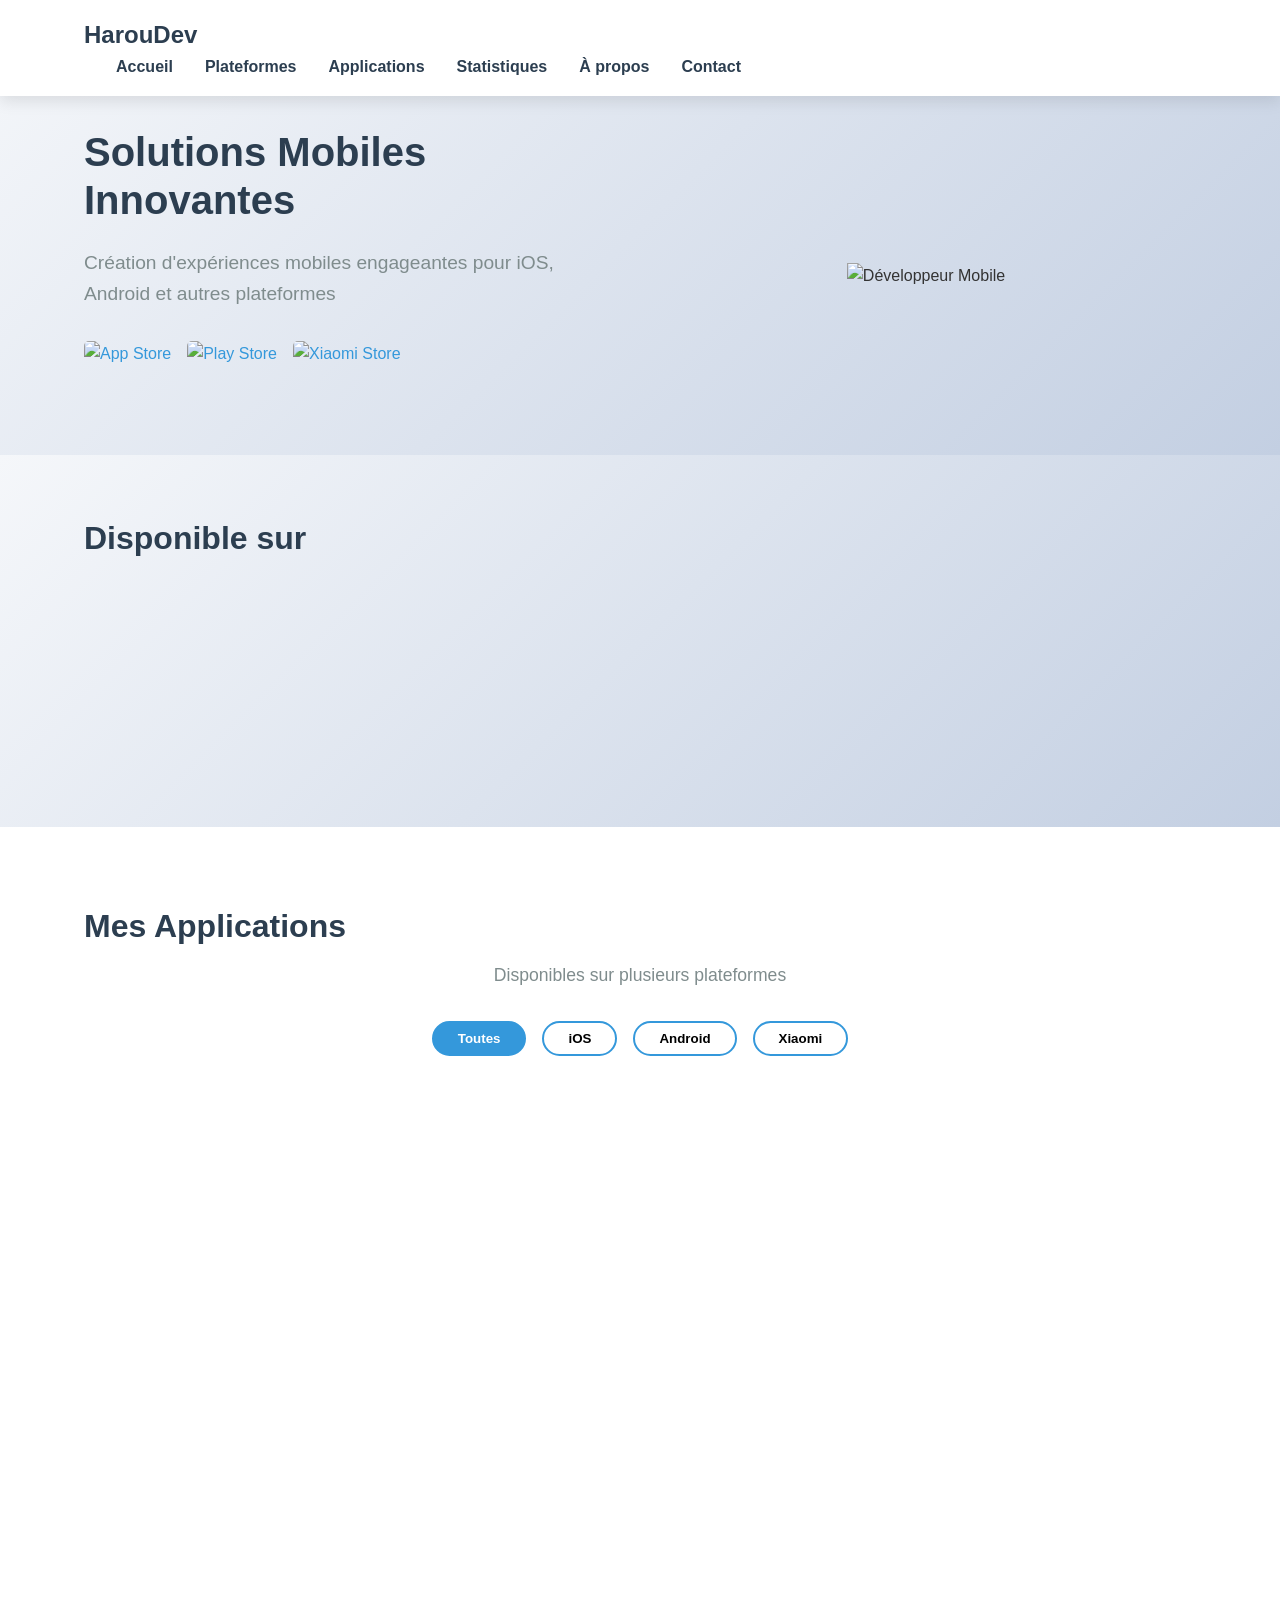
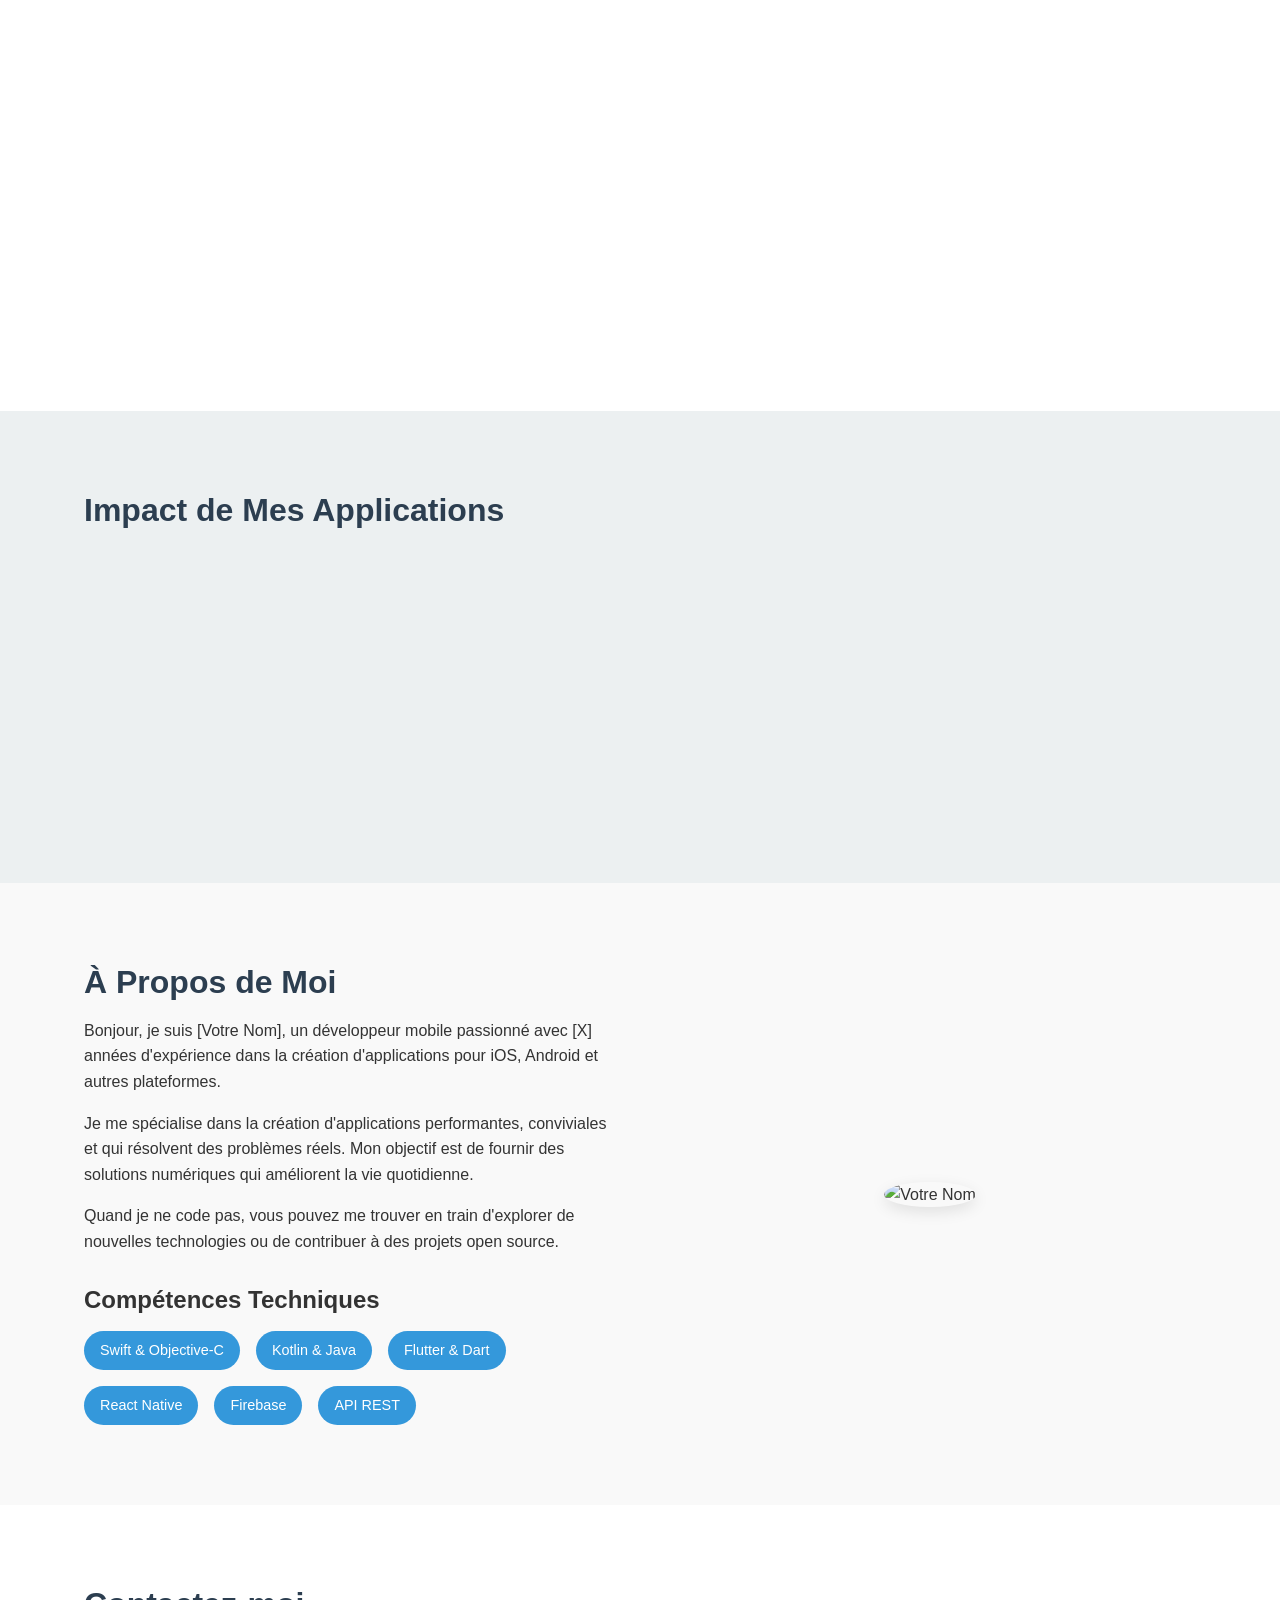
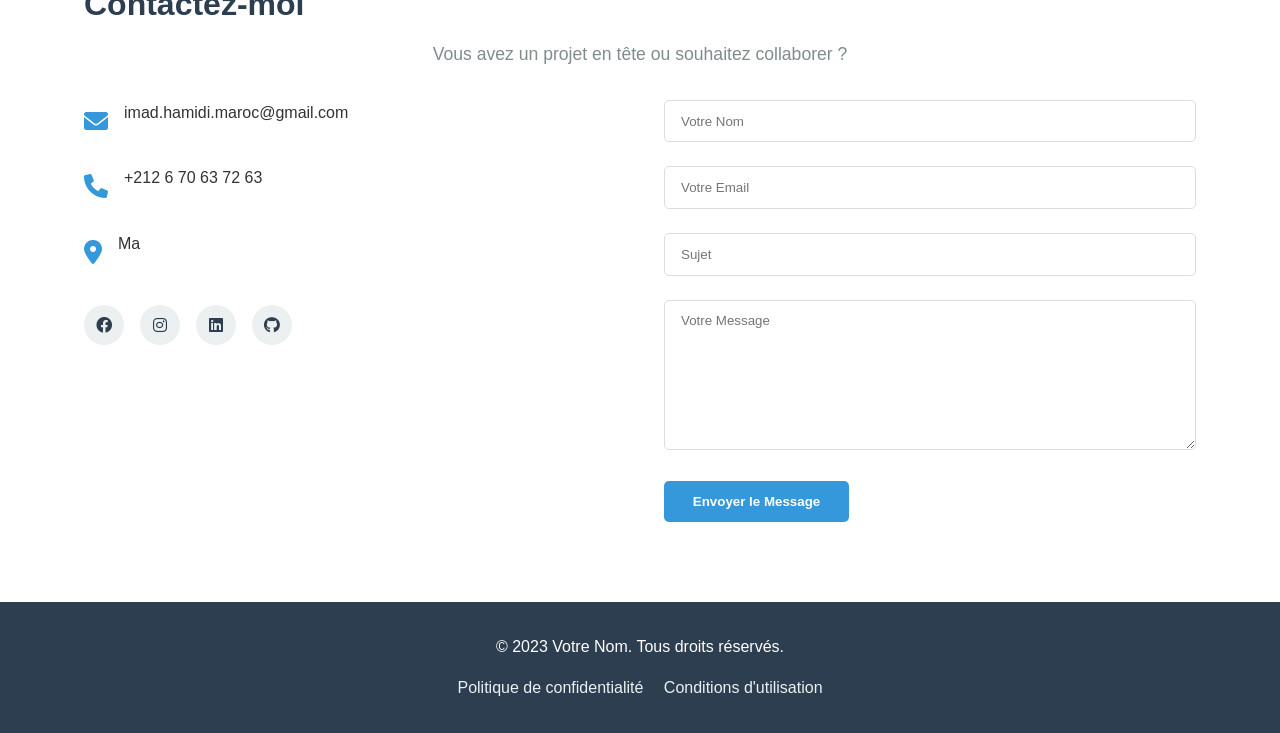
==== index.html @ 61455117 "Update index.html" ====
<!DOCTYPE html>
<html lang="fr">
<head>
    <meta charset="UTF-8">
    <meta name="viewport" content="width=device-width, initial-scale=1.0">
    <title>HAMIDI Imad - Développeur d'Applications</title>
    <link rel="stylesheet" href="style.css">
    <link rel="stylesheet" href="https://cdnjs.cloudflare.com/ajax/libs/font-awesome/6.0.0-beta3/css/all.min.css">
</head>
<body>
    <header>
        <div class="container">
            <div class="logo">HarouDev</div>
            <nav>
                <ul>
                    <li><a href="#home">Accueil</a></li>
                    <li><a href="#platforms">Plateformes</a></li>
                    <li><a href="#apps">Applications</a></li>
                    <li><a href="#stats">Statistiques</a></li>
                    <li><a href="#about">À propos</a></li>
                    <li><a href="#contact">Contact</a></li>
                </ul>
                <div class="hamburger">
                    <span></span>
                    <span></span>
                    <span></span>
                </div>
            </nav>
        </div>
    </header>

    <section id="home" class="hero">
        <div class="container">
            <div class="hero-content">
                <h1>Solutions Mobiles Innovantes</h1>
                <p>Création d'expériences mobiles engageantes pour iOS, Android et autres plateformes</p>
                <div class="stores">
                    <a href="#" class="store-btn">
                        <img src="https://upload.wikimedia.org/wikipedia/commons/3/3c/Download_on_the_App_Store_Badge.svg" alt="App Store">
                    </a>
                    <a href="#" class="store-btn">
                        <img src="https://upload.wikimedia.org/wikipedia/commons/7/78/Google_Play_Store_badge_EN.svg" alt="Play Store">
                    </a>
                    <a href="#" class="store-btn">
                        <img src="https://upload.wikimedia.org/wikipedia/commons/thumb/a/ae/Xiaomi_logo_%282021-%29.svg/512px-Xiaomi_logo_%282021-%29.svg.png" alt="Xiaomi Store" style="height: 45px;">
                    </a>
                </div>
            </div>
            <div class="hero-image">
                <img src="images/banner.png" alt="Développeur Mobile">
            </div>
        </div>
    </section>

    <section id="platforms" class="platforms-section">
        <div class="container">
            <h2>Disponible sur</h2>
            <div class="platforms-grid">
                <div class="platform-card" data-platform="ios">
                    <i class="fab fa-apple"></i>
                    <h3>App Store</h3>
                </div>
                <div class="platform-card" data-platform="android">
                    <i class="fab fa-google-play"></i>
                    <h3>Play Store</h3>
                </div>
                <div class="platform-card" data-platform="xiaomi">
                    <i class="fas fa-mobile-alt"></i>
                    <h3>Xiaomi Store</h3>
                </div>
                <div class="platform-card" data-platform="huawei">
                    <i class="fas fa-mobile"></i>
                    <h3>AppGallery</h3>
                </div>
            </div>
        </div>
    </section>

    <section id="apps" class="apps-section">
        <div class="container">
            <h2>Mes Applications</h2>
            <p class="section-subtitle">Disponibles sur plusieurs plateformes</p>
            
            <div class="platform-filter">
                <button class="filter-btn active" data-filter="all">Toutes</button>
                <button class="filter-btn" data-filter="ios">iOS</button>
                <button class="filter-btn" data-filter="android">Android</button>
                <button class="filter-btn" data-filter="xiaomi">Xiaomi</button>
            </div>
            
            <div class="apps-grid">
                <!-- App 1 -->
                <div class="app-card">
                    <div class="app-image">
                        <img src="images/app1.png" alt="App 1">
                    </div>
                    <div class="app-content">
                        <h3>Application 1</h3>
                        <p class="app-description">Description de l'application 1 avec ses fonctionnalités principales et son utilité.</p>
                        <div class="app-links">
                            <a href="#" class="app-link ios"><i class="fab fa-apple"></i> App Store</a>
                            <a href="#" class="app-link android"><i class="fab fa-google-play"></i> Play Store</a>
                            <a href="#" class="app-link xiaomi"><i class="fas fa-mobile-alt"></i> Xiaomi</a>
                        </div>
                    </div>
                </div>
                
                <!-- App 2 -->
                <div class="app-card">
                    <div class="app-image">
                        <img src="images/app2.png" alt="App 2">
                    </div>
                    <div class="app-content">
                        <h3>Application 2</h3>
                        <p class="app-description">Description de l'application 2 avec ses fonctionnalités principales et son utilité.</p>
                        <div class="app-links">
                            <a href="#" class="app-link ios"><i class="fab fa-apple"></i> App Store</a>
                            <a href="#" class="app-link android"><i class="fab fa-google-play"></i> Play Store</a>
                        </div>
                    </div>
                </div>

                <!-- App 3 -->
                <div class="app-card">
                    <div class="app-image">
                        <img src="images/app3.png" alt="App 3">
                    </div>
                    <div class="app-content">
                        <h3>Application 3</h3>
                        <p class="app-description">Description de l'application 3 avec ses fonctionnalités principales et son utilité.</p>
                        <div class="app-links">
                            <a href="#" class="app-link android"><i class="fab fa-google-play"></i> Play Store</a>
                            <a href="#" class="app-link xiaomi"><i class="fas fa-mobile-alt"></i> Xiaomi</a>
                        </div>
                    </div>
                </div>

                <!-- App 4 -->
                <div class="app-card">
                    <div class="app-image">
                        <img src="images/app4.png" alt="App 4">
                    </div>
                    <div class="app-content">
                        <h3>Application 4</h3>
                        <p class="app-description">Description de l'application 4 avec ses fonctionnalités principales et son utilité.</p>
                        <div class="app-links">
                            <a href="#" class="app-link ios"><i class="fab fa-apple"></i> App Store</a>
                            <a href="#" class="app-link xiaomi"><i class="fas fa-mobile-alt"></i> Xiaomi</a>
                        </div>
                    </div>
                </div>
            </div>
        </div>
    </section>

    <section id="stats" class="stats-section">
        <div class="container">
            <h2>Impact de Mes Applications</h2>
            <div class="stats-grid">
                <div class="stat-card">
                    <i class="fas fa-download"></i>
                    <h3 data-count="10000">0</h3>
                    <p>Téléchargements</p>
                </div>
                <div class="stat-card">
                    <i class="fas fa-star"></i>
                    <h3 data-count="4.8">0</h3>
                    <p>Note moyenne</p>
                </div>
                <div class="stat-card">
                    <i class="fas fa-globe"></i>
                    <h3 data-count="50">0</h3>
                    <p>Pays</p>
                </div>
                <div class="stat-card">
                    <i class="fas fa-user"></i>
                    <h3 data-count="5000">0</h3>
                    <p>Utilisateurs actifs</p>
                </div>
            </div>
        </div>
    </section>

    <section id="about" class="about-section">
        <div class="container">
            <div class="about-content">
                <h2>À Propos de Moi</h2>
                <p>Bonjour, je suis [Votre Nom], un développeur mobile passionné avec [X] années d'expérience dans la création d'applications pour iOS, Android et autres plateformes.</p>
                <p>Je me spécialise dans la création d'applications performantes, conviviales et qui résolvent des problèmes réels. Mon objectif est de fournir des solutions numériques qui améliorent la vie quotidienne.</p>
                <p>Quand je ne code pas, vous pouvez me trouver en train d'explorer de nouvelles technologies ou de contribuer à des projets open source.</p>
                <div class="skills">
                    <h3>Compétences Techniques</h3>
                    <ul>
                        <li>Swift & Objective-C</li>
                        <li>Kotlin & Java</li>
                        <li>Flutter & Dart</li>
                        <li>React Native</li>
                        <li>Firebase</li>
                        <li>API REST</li>
                    </ul>
                </div>
            </div>
            <div class="about-image">
                <img src="images/profile.jpg" alt="Votre Nom">
            </div>
        </div>
    </section>

    <section id="contact" class="contact-section">
        <div class="container">
            <h2>Contactez-moi</h2>
            <p class="section-subtitle">Vous avez un projet en tête ou souhaitez collaborer ?</p>
            
            <div class="contact-content">
                <div class="contact-info">
                    <div class="info-item">
                        <i class="fas fa-envelope"></i>
                        <p>imad.hamidi.maroc@gmail.com</p>
                    </div>
                    <div class="info-item">
                        <i class="fas fa-phone"></i>
                        <p>+212 6 70 63 72 63</p>
                    </div>
                    <div class="info-item">
                        <i class="fas fa-map-marker-alt"></i>
                        <p>Ma</p>
                    </div>
                    <div class="social-links">
                        <a href="#"><i class="fab fa-facebook"></i></a>
                        <a href="#"><i class="fab fa-instagram"></i></a>
                        <a href="#"><i class="fab fa-linkedin"></i></a>
                        <a href="#"><i class="fab fa-github"></i></a>
                    </div>
                </div>
                <form class="contact-form">
                    <div class="form-group">
                        <input type="text" placeholder="Votre Nom" name="name" required>
                    </div>
                    <div class="form-group">
                        <input type="email" placeholder="Votre Email" name="email" required>
                    </div>
                    <div class="form-group">
                        <input type="text" placeholder="Sujet" name="subject" required>
                    </div>
                    <div class="form-group">
                        <textarea placeholder="Votre Message" rows="5" name="content" required></textarea>
                    </div>
                    <button type="submit" class="btn">Envoyer le Message</button>
                </form>
            </div>
        </div>
    </section>

    <footer>
        <div class="container">
            <p>&copy; 2023 Votre Nom. Tous droits réservés.</p>
            <div class="footer-links">
                <a href="#">Politique de confidentialité</a>
                <a href="#">Conditions d'utilisation</a>
            </div>
        </div>
    </footer>

    <script src="script.js"></script>
    <script type="text/javascript" src="https://cdn.emailjs.com/dist/email.min.js"></script>
    <script type="text/javascript">
        (function(){
            emailjs.init("YOUR_PUBLIC_KEY"); // Remplacez par votre clé publique EmailJS
        })();
    </script>
</body>
</html>
---- style.css ----
/* Global Styles */
:root {
    --primary-color: #3498db;
    --secondary-color: #2c3e50;
    --accent-color: #e74c3c;
    --light-color: #ecf0f1;
    --dark-color: #2c3e50;
    --text-color: #333;
    --text-light: #7f8c8d;
    --white: #fff;
    --shadow: 0 5px 15px rgba(0, 0, 0, 0.1);
    --transition: all 0.3s ease;
}

* {
    margin: 0;
    padding: 0;
    box-sizing: border-box;
}

body {
    font-family: 'Segoe UI', Tahoma, Geneva, Verdana, sans-serif;
    line-height: 1.6;
    color: var(--text-color);
    background-color: var(--white);
    overflow-x: hidden;
}

.container {
    width: 90%;
    max-width: 1200px;
    margin: 0 auto;
    padding: 0 20px;
}

h1, h2, h3, h4 {
    margin-bottom: 1rem;
    line-height: 1.2;
}

h1 {
    font-size: 2.5rem;
}

h2 {
    font-size: 2rem;
    color: var(--dark-color);
}

h3 {
    font-size: 1.5rem;
}

p {
    margin-bottom: 1rem;
}

a {
    text-decoration: none;
    color: var(--primary-color);
    transition: var(--transition);
}

a:hover {
    color: var(--accent-color);
}

img {
    max-width: 100%;
    height: auto;
}

.btn {
    display: inline-block;
    background: var(--primary-color);
    color: var(--white);
    padding: 0.8rem 1.8rem;
    border: none;
    border-radius: 5px;
    cursor: pointer;
    transition: var(--transition);
    font-weight: 600;
    text-align: center;
}

.btn:hover {
    background: var(--accent-color);
    transform: translateY(-3px);
    box-shadow: var(--shadow);
}

.section-subtitle {
    color: var(--text-light);
    margin-bottom: 2rem;
    font-size: 1.1rem;
    text-align: center;
}

/* Header Styles */
header {
    background-color: var(--white);
    box-shadow: var(--shadow);
    position: fixed;
    width: 100%;
    top: 0;
    z-index: 1000;
    padding: 1rem 0;
    transition: var(--transition);
}

header.scrolled {
    padding: 0.5rem 0;
    box-shadow: 0 5px 20px rgba(0, 0, 0, 0.15);
}

.logo {
    font-size: 1.5rem;
    font-weight: 700;
    color: var(--dark-color);
}

nav ul {
    display: flex;
    list-style: none;
}

nav ul li {
    margin-left: 2rem;
}

nav ul li a {
    color: var(--dark-color);
    font-weight: 600;
    position: relative;
}

nav ul li a::after {
    content: '';
    position: absolute;
    width: 0;
    height: 2px;
    background: var(--primary-color);
    bottom: -5px;
    left: 0;
    transition: var(--transition);
}

nav ul li a:hover::after {
    width: 100%;
}

.hamburger {
    display: none;
    cursor: pointer;
}

.hamburger span {
    display: block;
    width: 25px;
    height: 3px;
    background: var(--dark-color);
    margin: 5px 0;
    transition: var(--transition);
}

/* Hero Section */
.hero {
    padding: 8rem 0 4rem;
    background: linear-gradient(135deg, #f5f7fa 0%, #c3cfe2 100%);
}

.hero .container {
    display: flex;
    align-items: center;
    justify-content: space-between;
    flex-wrap: wrap;
}

.hero-content {
    flex: 1;
    min-width: 300px;
    padding-right: 2rem;
}

.hero-content h1 {
    color: var(--dark-color);
    margin-bottom: 1.5rem;
}

.hero-content p {
    font-size: 1.2rem;
    color: var(--text-light);
    margin-bottom: 2rem;
}

.stores {
    display: flex;
    gap: 1rem;
    margin-top: 2rem;
    flex-wrap: wrap;
}

.store-btn {
    display: inline-block;
    height: 50px;
    transition: var(--transition);
}

.store-btn:hover {
    transform: translateY(-3px);
}

.store-btn img {
    height: 100%;
    width: auto;
    border-radius: 5px;
}

.hero-image {
    flex: 1;
    min-width: 300px;
    text-align: center;
    margin-top: 2rem;
}

/* Platforms Section */
.platforms-section {
    padding: 4rem 0;
    background: linear-gradient(135deg, #f5f7fa 0%, #c3cfe2 100%);
}

.platforms-grid {
    display: grid;
    grid-template-columns: repeat(auto-fit, minmax(200px, 1fr));
    gap: 2rem;
    margin-top: 2rem;
}

.platform-card {
    background: white;
    border-radius: 10px;
    padding: 2rem 1rem;
    text-align: center;
    box-shadow: var(--shadow);
    transition: var(--transition);
    cursor: pointer;
    opacity: 0;
    transform: translateY(20px);
    transition: opacity 0.5s ease, transform 0.5s ease, box-shadow 0.3s ease;
}

.platform-card.visible {
    opacity: 1;
    transform: translateY(0);
}

.platform-card:hover {
    transform: translateY(-5px);
    box-shadow: 0 10px 25px rgba(0,0,0,0.1);
}

.platform-card i {
    font-size: 3rem;
    margin-bottom: 1rem;
    color: var(--primary-color);
}

/* Apps Section */
.apps-section {
    padding: 5rem 0;
    background-color: var(--white);
}

.apps-grid {
    display: grid;
    grid-template-columns: repeat(auto-fill, minmax(300px, 1fr));
    gap: 2rem;
    margin-top: 2rem;
}

.app-card {
    background: var(--white);
    border-radius: 10px;
    overflow: hidden;
    box-shadow: var(--shadow);
    transition: var(--transition);
    opacity: 0;
    transform: translateY(20px);
    transition: opacity 0.5s ease, transform 0.5s ease, box-shadow 0.3s ease;
}

.app-card.visible {
    opacity: 1;
    transform: translateY(0);
}

.app-card:hover {
    transform: translateY(-10px);
    box-shadow: 0 15px 30px rgba(0, 0, 0, 0.15);
}

.app-image {
    height: 200px;
    overflow: hidden;
}

.app-image img {
    width: 100%;
    height: 100%;
    object-fit: cover;
    transition: var(--transition);
}

.app-card:hover .app-image img {
    transform: scale(1.05);
}

.app-content {
    padding: 1.5rem;
}

.app-content h3 {
    color: var(--dark-color);
    margin-bottom: 0.5rem;
}

.app-description {
    color: var(--text-light);
    margin-bottom: 1rem;
    font-size: 0.9rem;
}

.app-links {
    display: flex;
    gap: 0.5rem;
    flex-wrap: wrap;
}

.app-link {
    padding: 0.5rem 1rem;
    border-radius: 5px;
    font-size: 0.8rem;
    font-weight: 600;
    display: flex;
    align-items: center;
    gap: 0.3rem;
    transition: var(--transition);
}

.app-link:hover {
    transform: translateY(-2px);
    box-shadow: 0 5px 10px rgba(0,0,0,0.1);
}

.app-link.ios {
    background-color: #000;
    color: white;
}

.app-link.android {
    background-color: #4285F4;
    color: white;
}

.app-link.xiaomi {
    background-color: #FF6700;
    color: white;
}

.app-link.huawei {
    background-color: #FF0000;
    color: white;
}

/* Platform Filter */
.platform-filter {
    display: flex;
    gap: 1rem;
    margin: 2rem 0;
    flex-wrap: wrap;
    justify-content: center;
}

.filter-btn {
    padding: 0.5rem 1.5rem;
    border: 2px solid var(--primary-color);
    background: transparent;
    border-radius: 30px;
    cursor: pointer;
    transition: var(--transition);
    font-weight: 600;
}

.filter-btn.active, .filter-btn:hover {
    background: var(--primary-color);
    color: white;
}

/* Stats Section */
.stats-section {
    padding: 5rem 0;
    background-color: var(--light-color);
}

.stats-grid {
    display: grid;
    grid-template-columns: repeat(auto-fit, minmax(200px, 1fr));
    gap: 2rem;
    margin-top: 3rem;
}

.stat-card {
    background: white;
    border-radius: 10px;
    padding: 2rem;
    text-align: center;
    box-shadow: var(--shadow);
    opacity: 0;
    transform: translateY(20px);
    transition: opacity 0.5s ease, transform 0.5s ease;
}

.stat-card.visible {
    opacity: 1;
    transform: translateY(0);
}

.stat-card i {
    font-size: 2.5rem;
    color: var(--primary-color);
    margin-bottom: 1rem;
}

.stat-card h3 {
    font-size: 2.5rem;
    color: var(--dark-color);
}

/* About Section */
.about-section {
    padding: 5rem 0;
    background-color: #f9f9f9;
}

.about-section .container {
    display: flex;
    align-items: center;
    flex-wrap: wrap;
    gap: 3rem;
}

.about-content {
    flex: 1;
    min-width: 300px;
}

.about-image {
    flex: 1;
    min-width: 300px;
    text-align: center;
}

.about-image img {
    border-radius: 100%;
    box-shadow: var(--shadow);
    max-width: 100%;
    max-height: 400px;
    object-fit: cover;
}

.skills {
    margin-top: 2rem;
}

.skills ul {
    display: flex;
    flex-wrap: wrap;
    gap: 1rem;
    list-style: none;
    margin-top: 1rem;
}

.skills ul li {
    background: var(--primary-color);
    color: var(--white);
    padding: 0.5rem 1rem;
    border-radius: 20px;
    font-size: 0.9rem;
}

/* Contact Section */
.contact-section {
    padding: 5rem 0;
    background-color: var(--white);
}

.contact-content {
    display: flex;
    flex-wrap: wrap;
    gap: 3rem;
    margin-top: 2rem;
}

.contact-info {
    flex: 1;
    min-width: 300px;
}

.info-item {
    display: flex;
    align-items: center;
    margin-bottom: 1.5rem;
    gap: 1rem;
}

.info-item i {
    font-size: 1.5rem;
    color: var(--primary-color);
}

.social-links {
    display: flex;
    gap: 1rem;
    margin-top: 2rem;
}

.social-links a {
    display: flex;
    align-items: center;
    justify-content: center;
    width: 40px;
    height: 40px;
    background: var(--light-color);
    border-radius: 50%;
    color: var(--dark-color);
    transition: var(--transition);
}

.social-links a:hover {
    background: var(--primary-color);
    color: var(--white);
}

.contact-form {
    flex: 1;
    min-width: 300px;
}

.form-group {
    margin-bottom: 1.5rem;
}

.form-group input,
.form-group textarea {
    width: 100%;
    padding: 0.8rem 1rem;
    border: 1px solid #ddd;
    border-radius: 5px;
    font-family: inherit;
    transition: var(--transition);
}

.form-group input:focus,
.form-group textarea:focus {
    outline: none;
    border-color: var(--primary-color);
    box-shadow: 0 0 0 3px rgba(52, 152, 219, 0.2);
}

.form-group textarea {
    resize: vertical;
    min-height: 150px;
}

/* Footer */
footer {
    background-color: var(--dark-color);
    color: var(--white);
    padding: 2rem 0;
    text-align: center;
}

footer p {
    margin-bottom: 0;
}

.footer-links {
    margin-top: 1rem;
}

.footer-links a {
    color: var(--light-color);
    margin: 0 0.5rem;
}

.footer-links a:hover {
    color: var(--primary-color);
}

/* Responsive Styles */
@media (max-width: 768px) {
    nav ul {
        position: fixed;
        top: 70px;
        left: -100%;
        width: 100%;
        height: calc(100vh - 70px);
        background: var(--white);
        flex-direction: column;
        align-items: center;
        justify-content: center;
        transition: var(--transition);
        z-index: 999;
    }

    nav ul.active {
        left: 0;
    }

    nav ul li {
        margin: 1rem 0;
    }

    .hamburger {
        display: block;
    }

    .hamburger.active span:nth-child(1) {
        transform: rotate(45deg) translate(5px, 5px);
    }

    .hamburger.active span:nth-child(2) {
        opacity: 0;
    }

    .hamburger.active span:nth-child(3) {
        transform: rotate(-45deg) translate(7px, -6px);
    }

    .hero .container {
        flex-direction: column;
        text-align: center;
    }

    .hero-content {
        padding-right: 0;
        margin-bottom: 2rem;
    }

    .stores {
        justify-content: center;
    }

    .about-section .container {
        flex-direction: column;
    }

    .about-content {
        order: 2;
    }

    .about-image {
        order: 1;
    }

    .contact-content {
        flex-direction: column;
    }

    .platforms-grid {
        grid-template-columns: repeat(2, 1fr);
    }
}

@media (max-width: 480px) {
    .platforms-grid {
        grid-template-columns: 1fr;
    }
    
    .stats-grid {
        grid-template-columns: 1fr;
    }
}
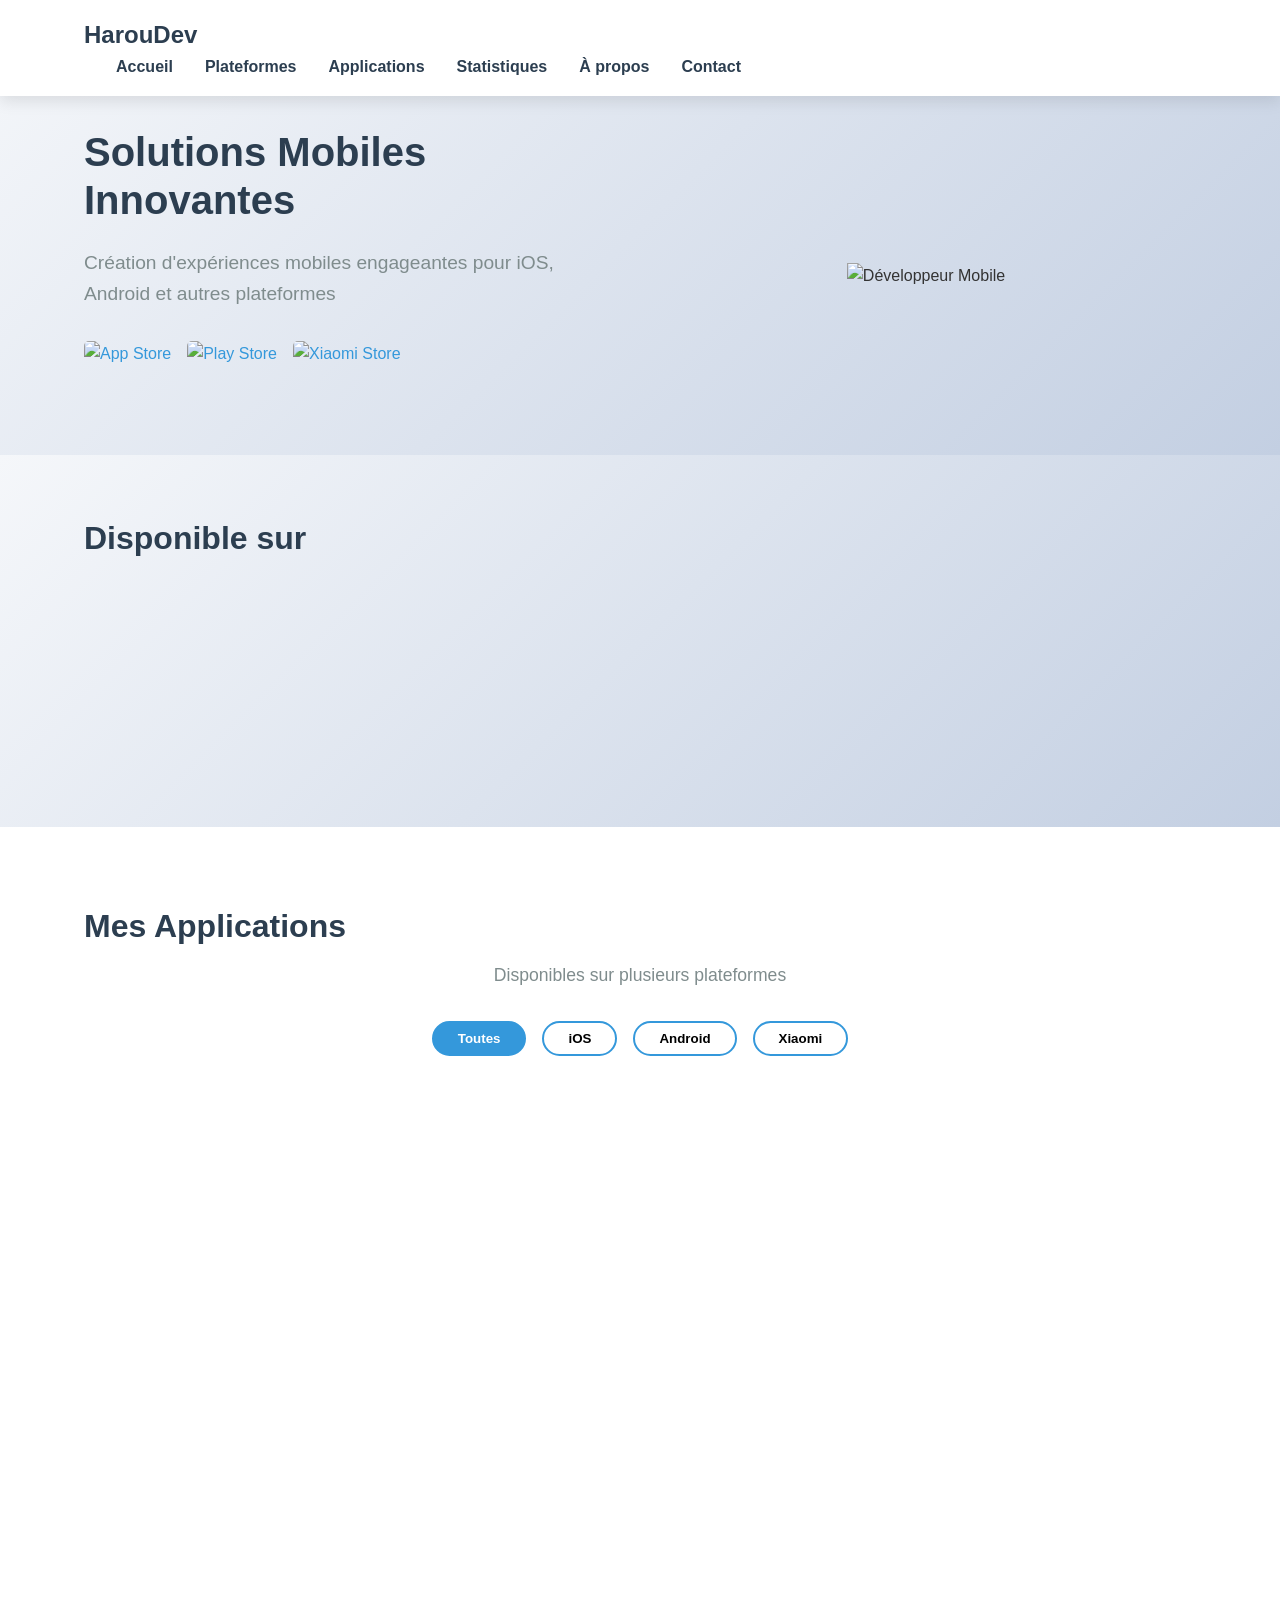
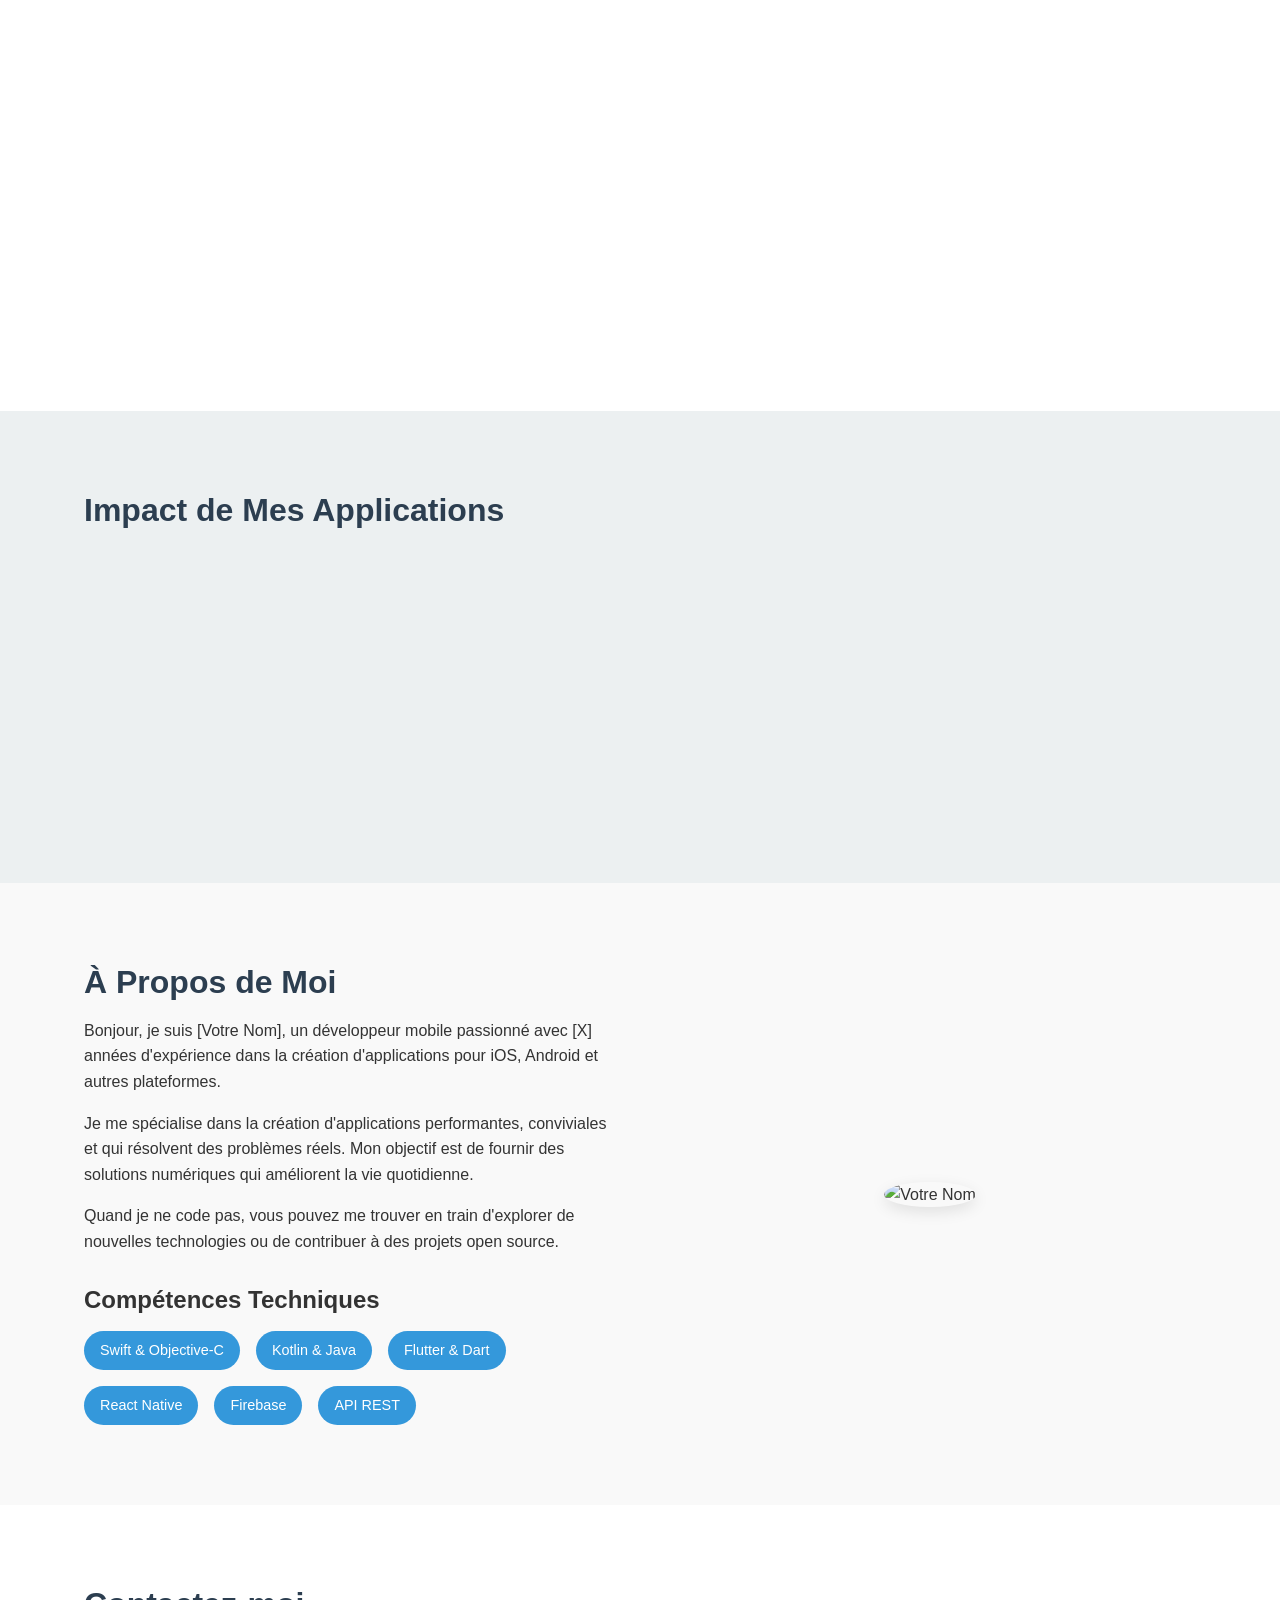
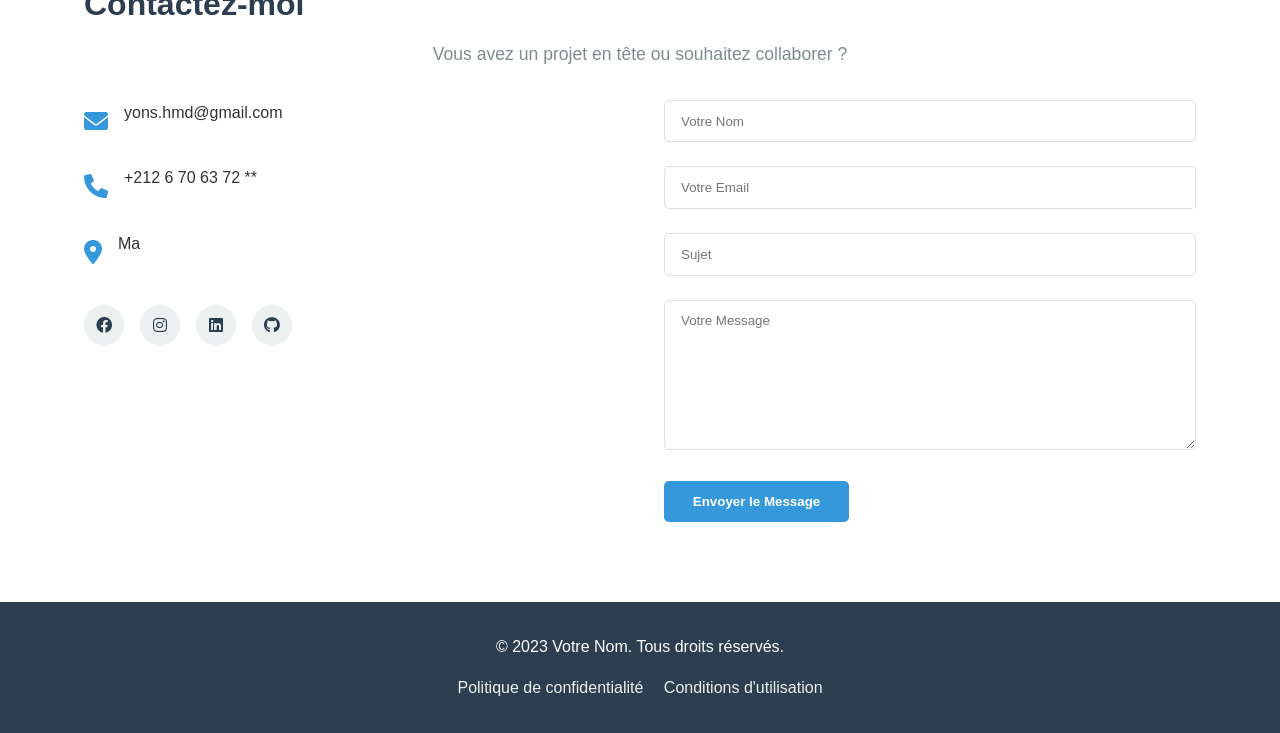
==== commit bb9877d0: "Update index.html" ====
--- a/index.html
+++ b/index.html
@@ -3,7 +3,7 @@
 <head>
     <meta charset="UTF-8">
     <meta name="viewport" content="width=device-width, initial-scale=1.0">
-    <title>HAMIDI Imad - Développeur d'Applications</title>
+    <title>HarouDev - Développeur d'Applications</title>
     <link rel="stylesheet" href="style.css">
     <link rel="stylesheet" href="https://cdnjs.cloudflare.com/ajax/libs/font-awesome/6.0.0-beta3/css/all.min.css">
 </head>
@@ -215,11 +215,11 @@
                 <div class="contact-info">
                     <div class="info-item">
                         <i class="fas fa-envelope"></i>
-                        <p>imad.hamidi.maroc@gmail.com</p>
+                        <p>yons.hmd@gmail.com</p>
                     </div>
                     <div class="info-item">
                         <i class="fas fa-phone"></i>
-                        <p>+212 6 70 63 72 63</p>
+                        <p>+212 6 70 63 72 **</p>
                     </div>
                     <div class="info-item">
                         <i class="fas fa-map-marker-alt"></i>
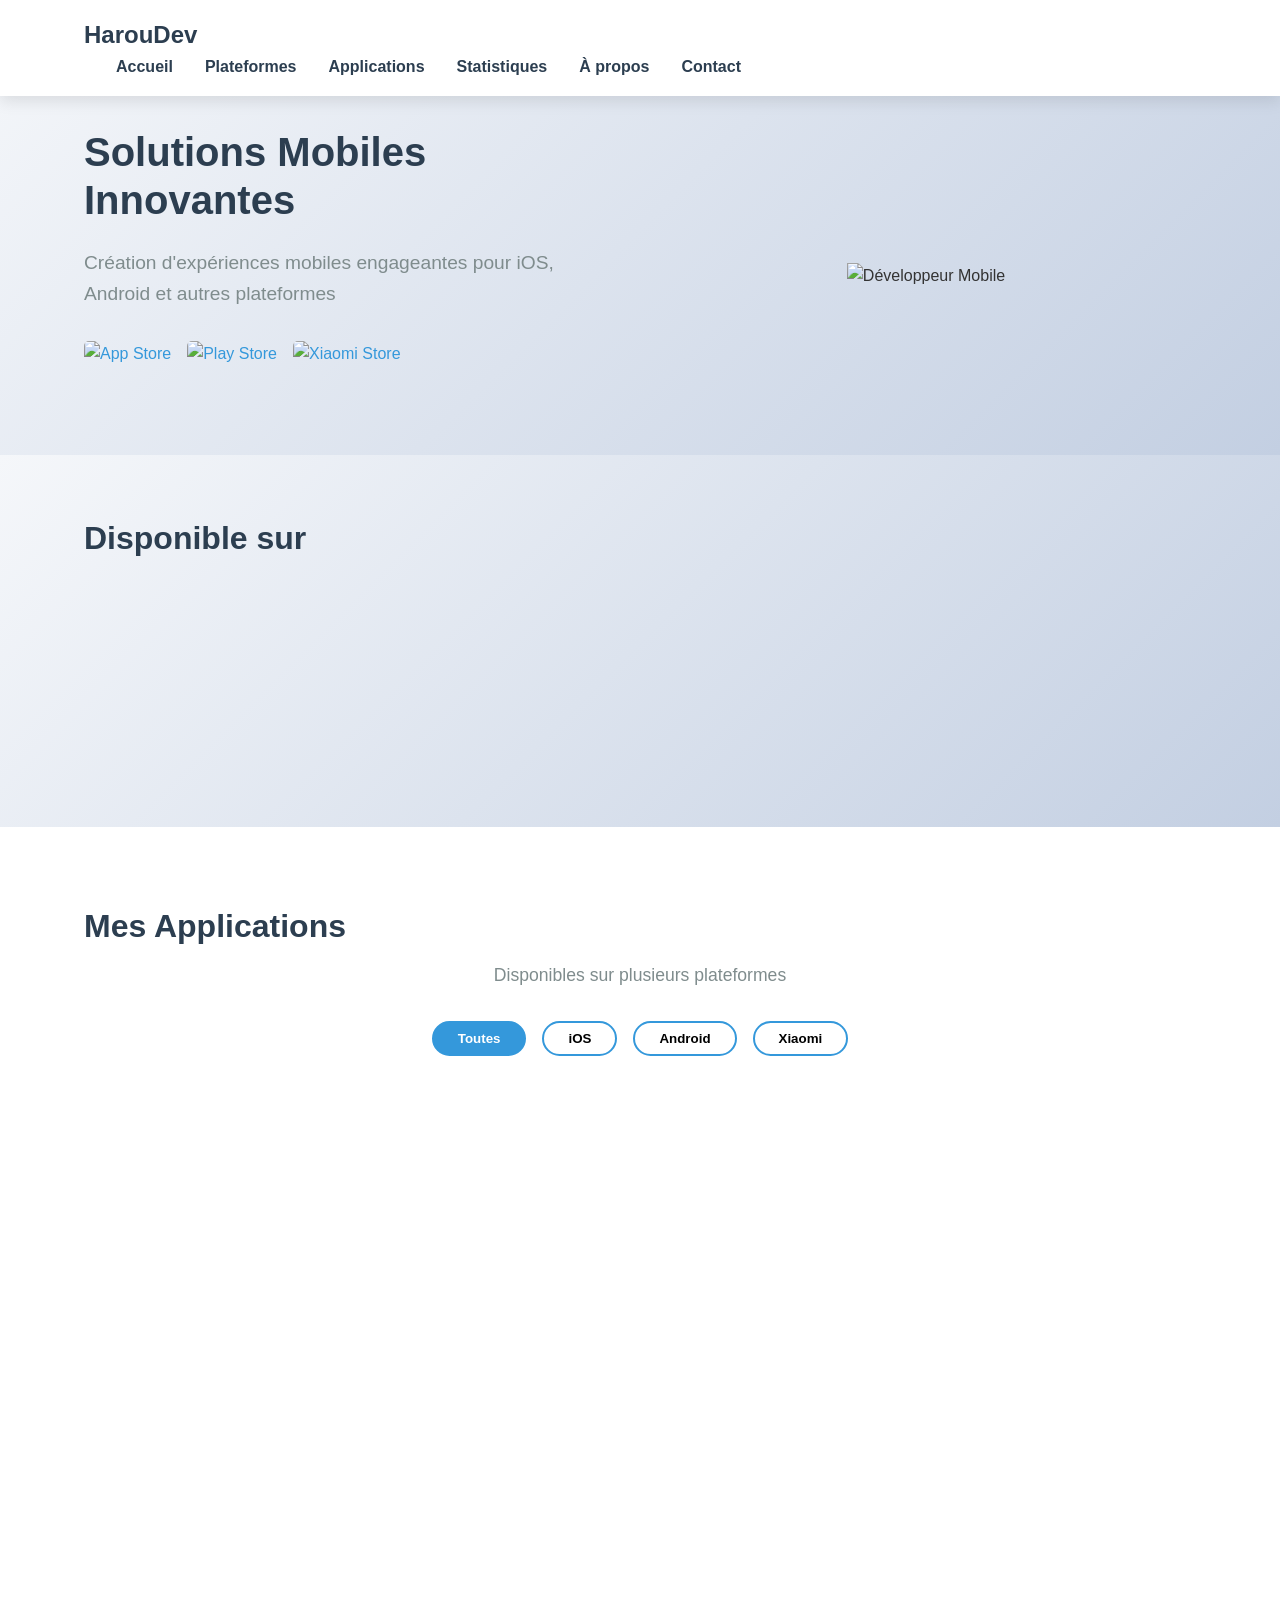
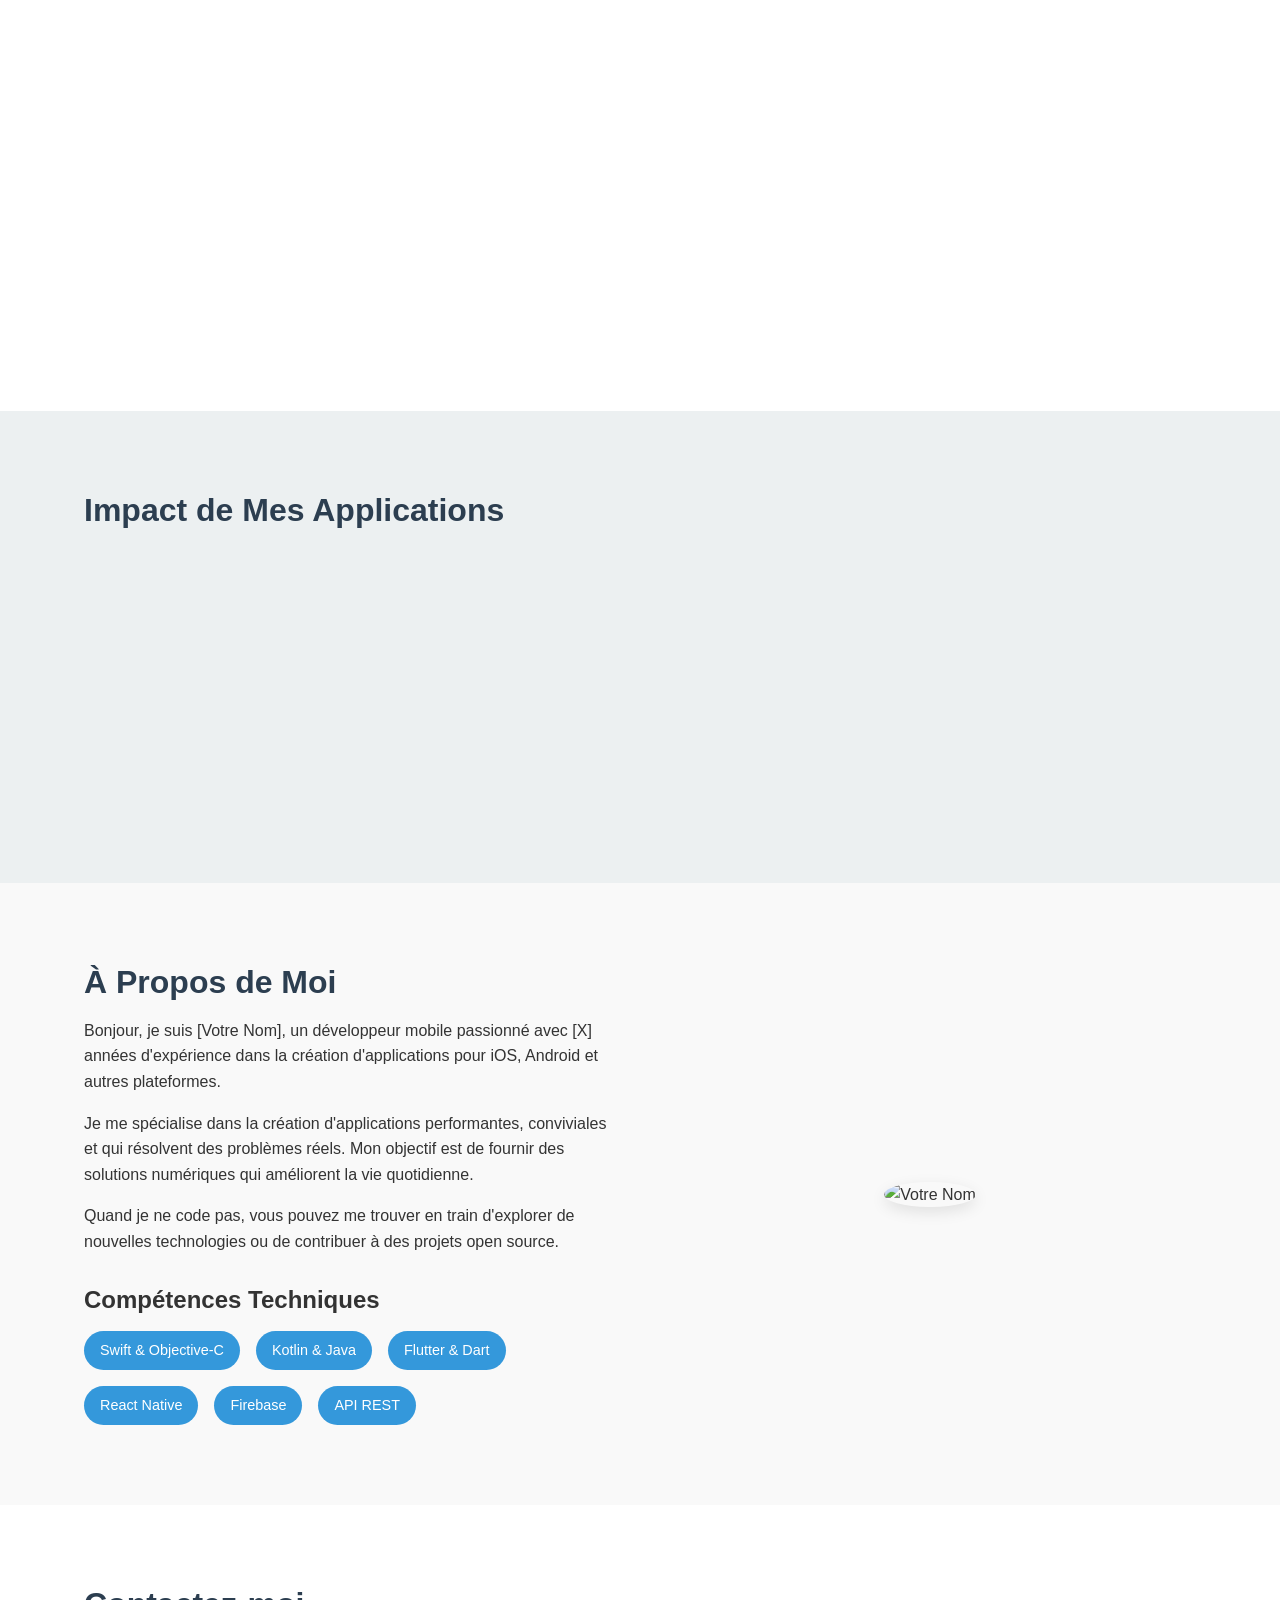
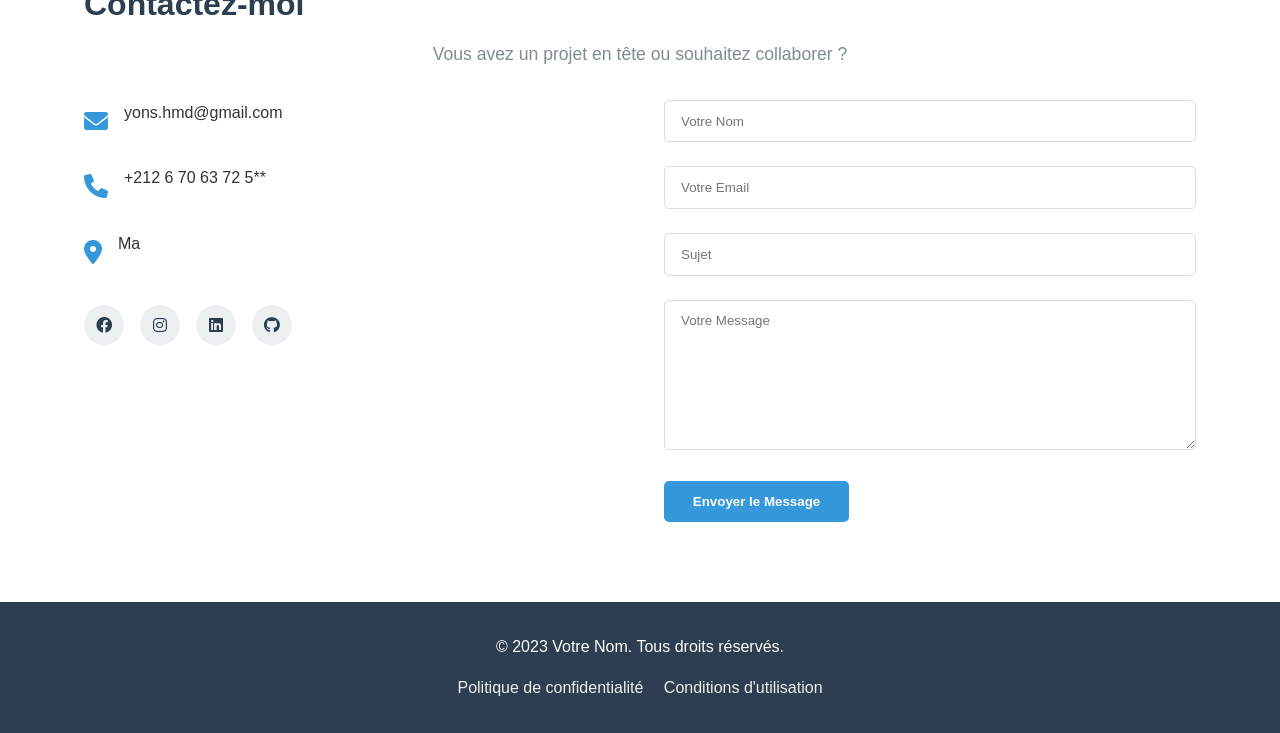
==== commit ee9c7216: "ini" ====
--- a/index.html
+++ b/index.html
@@ -1,5 +1,6 @@
 <!DOCTYPE html>
 <html lang="fr">
+
 <head>
     <meta charset="UTF-8">
     <meta name="viewport" content="width=device-width, initial-scale=1.0">
@@ -7,6 +8,7 @@
     <link rel="stylesheet" href="style.css">
     <link rel="stylesheet" href="https://cdnjs.cloudflare.com/ajax/libs/font-awesome/6.0.0-beta3/css/all.min.css">
 </head>
+
 <body>
     <header>
         <div class="container">
@@ -36,13 +38,16 @@
                 <p>Création d'expériences mobiles engageantes pour iOS, Android et autres plateformes</p>
                 <div class="stores">
                     <a href="#" class="store-btn">
-                        <img src="https://upload.wikimedia.org/wikipedia/commons/3/3c/Download_on_the_App_Store_Badge.svg" alt="App Store">
+                        <img src="https://upload.wikimedia.org/wikipedia/commons/3/3c/Download_on_the_App_Store_Badge.svg"
+                            alt="App Store">
                     </a>
                     <a href="#" class="store-btn">
-                        <img src="https://upload.wikimedia.org/wikipedia/commons/7/78/Google_Play_Store_badge_EN.svg" alt="Play Store">
+                        <img src="https://upload.wikimedia.org/wikipedia/commons/7/78/Google_Play_Store_badge_EN.svg"
+                            alt="Play Store">
                     </a>
                     <a href="#" class="store-btn">
-                        <img src="https://upload.wikimedia.org/wikipedia/commons/thumb/a/ae/Xiaomi_logo_%282021-%29.svg/512px-Xiaomi_logo_%282021-%29.svg.png" alt="Xiaomi Store" style="height: 45px;">
+                        <img src="https://upload.wikimedia.org/wikipedia/commons/thumb/a/ae/Xiaomi_logo_%282021-%29.svg/512px-Xiaomi_logo_%282021-%29.svg.png"
+                            alt="Xiaomi Store" style="height: 45px;">
                     </a>
                 </div>
             </div>
@@ -80,14 +85,14 @@
         <div class="container">
             <h2>Mes Applications</h2>
             <p class="section-subtitle">Disponibles sur plusieurs plateformes</p>
-            
+
             <div class="platform-filter">
                 <button class="filter-btn active" data-filter="all">Toutes</button>
                 <button class="filter-btn" data-filter="ios">iOS</button>
                 <button class="filter-btn" data-filter="android">Android</button>
                 <button class="filter-btn" data-filter="xiaomi">Xiaomi</button>
             </div>
-            
+
             <div class="apps-grid">
                 <!-- App 1 -->
                 <div class="app-card">
@@ -96,7 +101,8 @@
                     </div>
                     <div class="app-content">
                         <h3>Application 1</h3>
-                        <p class="app-description">Description de l'application 1 avec ses fonctionnalités principales et son utilité.</p>
+                        <p class="app-description">Description de l'application 1 avec ses fonctionnalités principales
+                            et son utilité.</p>
                         <div class="app-links">
                             <a href="#" class="app-link ios"><i class="fab fa-apple"></i> App Store</a>
                             <a href="#" class="app-link android"><i class="fab fa-google-play"></i> Play Store</a>
@@ -104,7 +110,7 @@
                         </div>
                     </div>
                 </div>
-                
+
                 <!-- App 2 -->
                 <div class="app-card">
                     <div class="app-image">
@@ -112,7 +118,8 @@
                     </div>
                     <div class="app-content">
                         <h3>Application 2</h3>
-                        <p class="app-description">Description de l'application 2 avec ses fonctionnalités principales et son utilité.</p>
+                        <p class="app-description">Description de l'application 2 avec ses fonctionnalités principales
+                            et son utilité.</p>
                         <div class="app-links">
                             <a href="#" class="app-link ios"><i class="fab fa-apple"></i> App Store</a>
                             <a href="#" class="app-link android"><i class="fab fa-google-play"></i> Play Store</a>
@@ -127,7 +134,8 @@
                     </div>
                     <div class="app-content">
                         <h3>Application 3</h3>
-                        <p class="app-description">Description de l'application 3 avec ses fonctionnalités principales et son utilité.</p>
+                        <p class="app-description">Description de l'application 3 avec ses fonctionnalités principales
+                            et son utilité.</p>
                         <div class="app-links">
                             <a href="#" class="app-link android"><i class="fab fa-google-play"></i> Play Store</a>
                             <a href="#" class="app-link xiaomi"><i class="fas fa-mobile-alt"></i> Xiaomi</a>
@@ -142,7 +150,8 @@
                     </div>
                     <div class="app-content">
                         <h3>Application 4</h3>
-                        <p class="app-description">Description de l'application 4 avec ses fonctionnalités principales et son utilité.</p>
+                        <p class="app-description">Description de l'application 4 avec ses fonctionnalités principales
+                            et son utilité.</p>
                         <div class="app-links">
                             <a href="#" class="app-link ios"><i class="fab fa-apple"></i> App Store</a>
                             <a href="#" class="app-link xiaomi"><i class="fas fa-mobile-alt"></i> Xiaomi</a>
@@ -185,9 +194,13 @@
         <div class="container">
             <div class="about-content">
                 <h2>À Propos de Moi</h2>
-                <p>Bonjour, je suis [Votre Nom], un développeur mobile passionné avec [X] années d'expérience dans la création d'applications pour iOS, Android et autres plateformes.</p>
-                <p>Je me spécialise dans la création d'applications performantes, conviviales et qui résolvent des problèmes réels. Mon objectif est de fournir des solutions numériques qui améliorent la vie quotidienne.</p>
-                <p>Quand je ne code pas, vous pouvez me trouver en train d'explorer de nouvelles technologies ou de contribuer à des projets open source.</p>
+                <p>Bonjour, je suis [Votre Nom], un développeur mobile passionné avec [X] années d'expérience dans la
+                    création d'applications pour iOS, Android et autres plateformes.</p>
+                <p>Je me spécialise dans la création d'applications performantes, conviviales et qui résolvent des
+                    problèmes réels. Mon objectif est de fournir des solutions numériques qui améliorent la vie
+                    quotidienne.</p>
+                <p>Quand je ne code pas, vous pouvez me trouver en train d'explorer de nouvelles technologies ou de
+                    contribuer à des projets open source.</p>
                 <div class="skills">
                     <h3>Compétences Techniques</h3>
                     <ul>
@@ -210,7 +223,7 @@
         <div class="container">
             <h2>Contactez-moi</h2>
             <p class="section-subtitle">Vous avez un projet en tête ou souhaitez collaborer ?</p>
-            
+
             <div class="contact-content">
                 <div class="contact-info">
                     <div class="info-item">
@@ -219,7 +232,7 @@
                     </div>
                     <div class="info-item">
                         <i class="fas fa-phone"></i>
-                        <p>+212 6 70 63 72 **</p>
+                        <p>+212 6 70 63 72 5**</p>
                     </div>
                     <div class="info-item">
                         <i class="fas fa-map-marker-alt"></i>
@@ -264,9 +277,10 @@
     <script src="script.js"></script>
     <script type="text/javascript" src="https://cdn.emailjs.com/dist/email.min.js"></script>
     <script type="text/javascript">
-        (function(){
+        (function () {
             emailjs.init("YOUR_PUBLIC_KEY"); // Remplacez par votre clé publique EmailJS
         })();
     </script>
 </body>
-</html>
+
+</html>
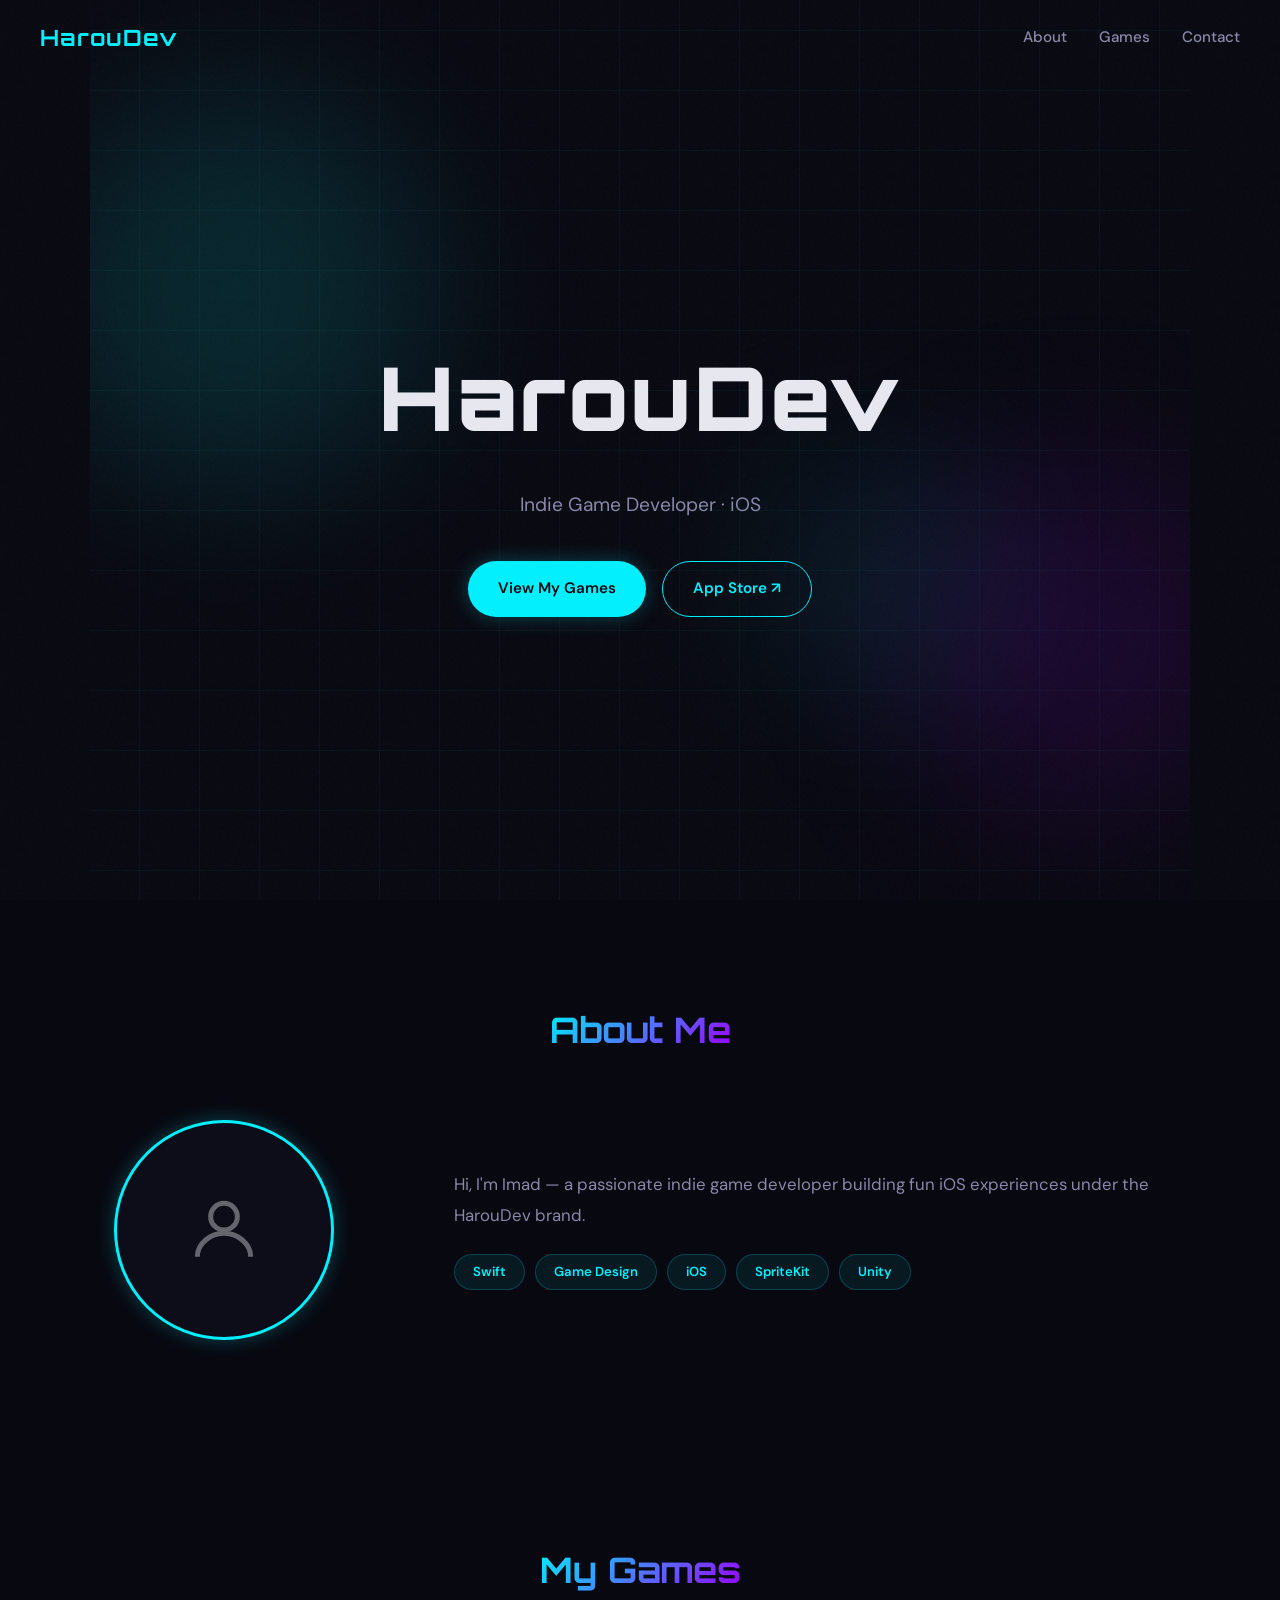
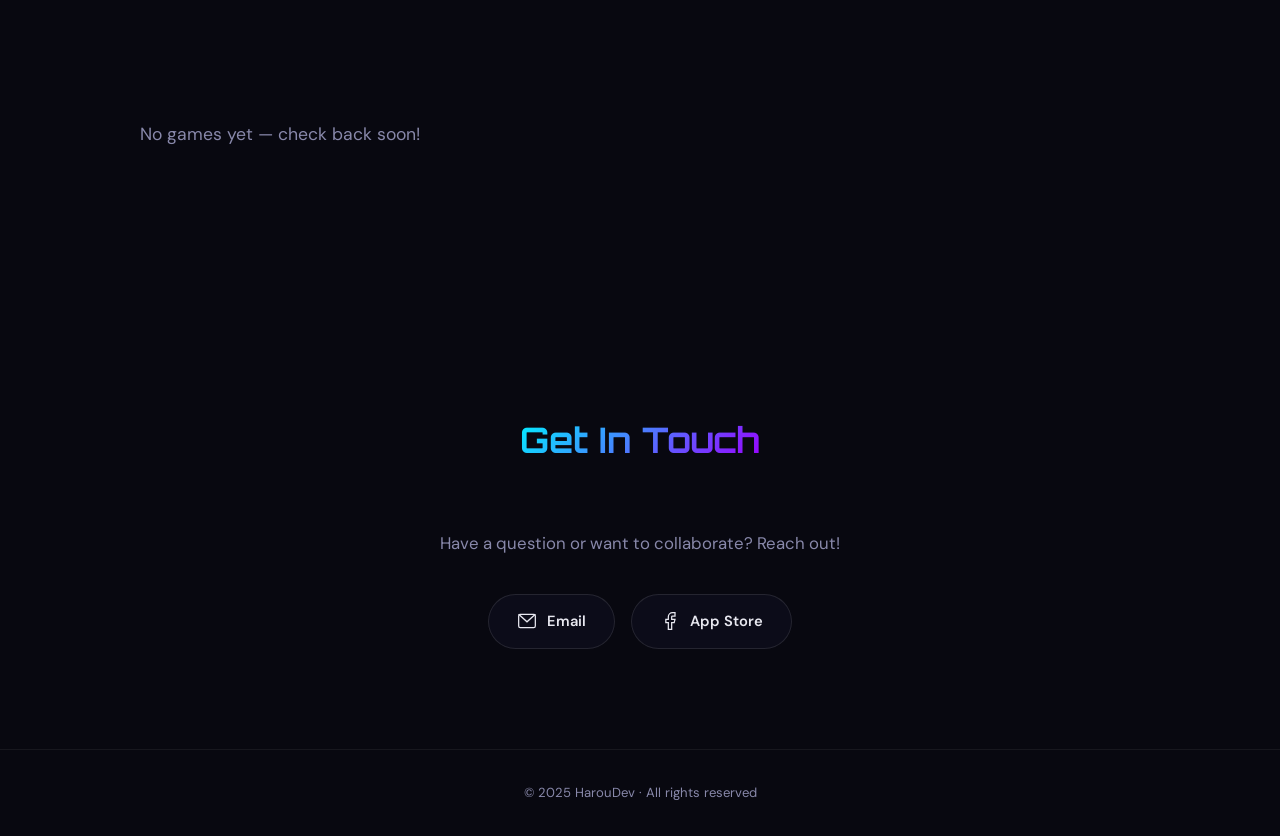
==== commit 706d4b29: "addProjet" ====
--- a/index.html
+++ b/index.html
@@ -1,286 +1,88 @@
 <!DOCTYPE html>
-<html lang="fr">
+<html lang="en">
+<head>
+  <meta charset="UTF-8">
+  <meta name="viewport" content="width=device-width, initial-scale=1.0">
+  <title>HarouDev — Indie Game Developer</title>
+  <meta name="description" content="HarouDev is the indie game studio of Imad Hamidi. Discover fun iOS games crafted with passion.">
+  <link rel="stylesheet" href="css/style.css">
+</head>
+<body>
 
-<head>
-    <meta charset="UTF-8">
-    <meta name="viewport" content="width=device-width, initial-scale=1.0">
-    <title>HarouDev - Développeur d'Applications</title>
-    <link rel="stylesheet" href="style.css">
-    <link rel="stylesheet" href="https://cdnjs.cloudflare.com/ajax/libs/font-awesome/6.0.0-beta3/css/all.min.css">
-</head>
+  <!-- ═══ NAVBAR ═══ -->
+  <nav class="navbar" id="navbar">
+    <a href="#" class="nav-logo">HarouDev</a>
+    <ul class="nav-links">
+      <li><a href="#about">About</a></li>
+      <li><a href="#games">Games</a></li>
+      <li><a href="#contact">Contact</a></li>
+    </ul>
+    <button class="hamburger" id="hamburger" aria-label="Menu">
+      <span></span><span></span><span></span>
+    </button>
+  </nav>
 
-<body>
-    <header>
-        <div class="container">
-            <div class="logo">HarouDev</div>
-            <nav>
-                <ul>
-                    <li><a href="#home">Accueil</a></li>
-                    <li><a href="#platforms">Plateformes</a></li>
-                    <li><a href="#apps">Applications</a></li>
-                    <li><a href="#stats">Statistiques</a></li>
-                    <li><a href="#about">À propos</a></li>
-                    <li><a href="#contact">Contact</a></li>
-                </ul>
-                <div class="hamburger">
-                    <span></span>
-                    <span></span>
-                    <span></span>
-                </div>
-            </nav>
+  <!-- Mobile menu -->
+  <div class="mobile-menu" id="mobileMenu">
+    <a href="#about" class="mobile-link">About</a>
+    <a href="#games" class="mobile-link">Games</a>
+    <a href="#contact" class="mobile-link">Contact</a>
+  </div>
+
+  <!-- ═══ HERO ═══ -->
+  <section class="hero" id="hero">
+    <div class="orb orb-1"></div>
+    <div class="orb orb-2"></div>
+    <div class="orb orb-3"></div>
+    <div class="hero-content">
+      <h1 class="hero-title">HarouDev</h1>
+      <p class="hero-subtitle" id="heroSubtitle">Indie Game Developer · iOS</p>
+      <div class="hero-buttons">
+        <a href="#games" class="btn btn-primary">View My Games</a>
+        <a href="https://apps.apple.com/us/developer/imad-hamidi/id1781018469" target="_blank" rel="noopener" class="btn btn-outline">App Store ↗</a>
+      </div>
+    </div>
+  </section>
+
+  <!-- ═══ ABOUT ═══ -->
+  <section id="about" class="reveal">
+    <h2 class="section-title"><span>About Me</span></h2>
+    <div class="about-grid">
+      <div id="aboutPhotoWrap">
+        <div class="about-photo-placeholder">
+          <svg viewBox="0 0 24 24" fill="none" stroke="currentColor" stroke-width="1.5"><circle cx="12" cy="8" r="4"/><path d="M4 20c0-4 4-7 8-7s8 3 8 7"/></svg>
         </div>
-    </header>
+      </div>
+      <div>
+        <p class="about-bio" id="aboutBio">Hi, I'm Imad — a passionate indie game developer building fun iOS experiences under the HarouDev brand.</p>
+        <div class="skills-list" id="skillsList"></div>
+      </div>
+    </div>
+  </section>
 
-    <section id="home" class="hero">
-        <div class="container">
-            <div class="hero-content">
-                <h1>Solutions Mobiles Innovantes</h1>
-                <p>Création d'expériences mobiles engageantes pour iOS, Android et autres plateformes</p>
-                <div class="stores">
-                    <a href="#" class="store-btn">
-                        <img src="https://upload.wikimedia.org/wikipedia/commons/3/3c/Download_on_the_App_Store_Badge.svg"
-                            alt="App Store">
-                    </a>
-                    <a href="#" class="store-btn">
-                        <img src="https://upload.wikimedia.org/wikipedia/commons/7/78/Google_Play_Store_badge_EN.svg"
-                            alt="Play Store">
-                    </a>
-                    <a href="#" class="store-btn">
-                        <img src="https://upload.wikimedia.org/wikipedia/commons/thumb/a/ae/Xiaomi_logo_%282021-%29.svg/512px-Xiaomi_logo_%282021-%29.svg.png"
-                            alt="Xiaomi Store" style="height: 45px;">
-                    </a>
-                </div>
-            </div>
-            <div class="hero-image">
-                <img src="images/banner.png" alt="Développeur Mobile">
-            </div>
-        </div>
-    </section>
+  <!-- ═══ GAMES ═══ -->
+  <section id="games" class="reveal">
+    <h2 class="section-title"><span>My Games</span></h2>
+    <div class="games-grid" id="gamesGrid"></div>
+  </section>
 
-    <section id="platforms" class="platforms-section">
-        <div class="container">
-            <h2>Disponible sur</h2>
-            <div class="platforms-grid">
-                <div class="platform-card" data-platform="ios">
-                    <i class="fab fa-apple"></i>
-                    <h3>App Store</h3>
-                </div>
-                <div class="platform-card" data-platform="android">
-                    <i class="fab fa-google-play"></i>
-                    <h3>Play Store</h3>
-                </div>
-                <div class="platform-card" data-platform="xiaomi">
-                    <i class="fas fa-mobile-alt"></i>
-                    <h3>Xiaomi Store</h3>
-                </div>
-                <div class="platform-card" data-platform="huawei">
-                    <i class="fas fa-mobile"></i>
-                    <h3>AppGallery</h3>
-                </div>
-            </div>
-        </div>
-    </section>
+  <!-- ═══ CONTACT ═══ -->
+  <section id="contact" class="reveal">
+    <h2 class="section-title"><span>Get In Touch</span></h2>
+    <p class="contact-text" id="contactText">Have a question or want to collaborate? Reach out!</p>
+    <div class="contact-buttons" id="contactButtons"></div>
+  </section>
 
-    <section id="apps" class="apps-section">
-        <div class="container">
-            <h2>Mes Applications</h2>
-            <p class="section-subtitle">Disponibles sur plusieurs plateformes</p>
+  <!-- ═══ FOOTER ═══ -->
+  <footer class="footer">
+    <p>&copy; 2025 HarouDev &middot; All rights reserved</p>
+  </footer>
 
-            <div class="platform-filter">
-                <button class="filter-btn active" data-filter="all">Toutes</button>
-                <button class="filter-btn" data-filter="ios">iOS</button>
-                <button class="filter-btn" data-filter="android">Android</button>
-                <button class="filter-btn" data-filter="xiaomi">Xiaomi</button>
-            </div>
+  <!-- Toast container -->
+  <div class="toast-container" id="toastContainer"></div>
 
-            <div class="apps-grid">
-                <!-- App 1 -->
-                <div class="app-card">
-                    <div class="app-image">
-                        <img src="images/app1.png" alt="App 1">
-                    </div>
-                    <div class="app-content">
-                        <h3>Application 1</h3>
-                        <p class="app-description">Description de l'application 1 avec ses fonctionnalités principales
-                            et son utilité.</p>
-                        <div class="app-links">
-                            <a href="#" class="app-link ios"><i class="fab fa-apple"></i> App Store</a>
-                            <a href="#" class="app-link android"><i class="fab fa-google-play"></i> Play Store</a>
-                            <a href="#" class="app-link xiaomi"><i class="fas fa-mobile-alt"></i> Xiaomi</a>
-                        </div>
-                    </div>
-                </div>
-
-                <!-- App 2 -->
-                <div class="app-card">
-                    <div class="app-image">
-                        <img src="images/app2.png" alt="App 2">
-                    </div>
-                    <div class="app-content">
-                        <h3>Application 2</h3>
-                        <p class="app-description">Description de l'application 2 avec ses fonctionnalités principales
-                            et son utilité.</p>
-                        <div class="app-links">
-                            <a href="#" class="app-link ios"><i class="fab fa-apple"></i> App Store</a>
-                            <a href="#" class="app-link android"><i class="fab fa-google-play"></i> Play Store</a>
-                        </div>
-                    </div>
-                </div>
-
-                <!-- App 3 -->
-                <div class="app-card">
-                    <div class="app-image">
-                        <img src="images/app3.png" alt="App 3">
-                    </div>
-                    <div class="app-content">
-                        <h3>Application 3</h3>
-                        <p class="app-description">Description de l'application 3 avec ses fonctionnalités principales
-                            et son utilité.</p>
-                        <div class="app-links">
-                            <a href="#" class="app-link android"><i class="fab fa-google-play"></i> Play Store</a>
-                            <a href="#" class="app-link xiaomi"><i class="fas fa-mobile-alt"></i> Xiaomi</a>
-                        </div>
-                    </div>
-                </div>
-
-                <!-- App 4 -->
-                <div class="app-card">
-                    <div class="app-image">
-                        <img src="images/app4.png" alt="App 4">
-                    </div>
-                    <div class="app-content">
-                        <h3>Application 4</h3>
-                        <p class="app-description">Description de l'application 4 avec ses fonctionnalités principales
-                            et son utilité.</p>
-                        <div class="app-links">
-                            <a href="#" class="app-link ios"><i class="fab fa-apple"></i> App Store</a>
-                            <a href="#" class="app-link xiaomi"><i class="fas fa-mobile-alt"></i> Xiaomi</a>
-                        </div>
-                    </div>
-                </div>
-            </div>
-        </div>
-    </section>
-
-    <section id="stats" class="stats-section">
-        <div class="container">
-            <h2>Impact de Mes Applications</h2>
-            <div class="stats-grid">
-                <div class="stat-card">
-                    <i class="fas fa-download"></i>
-                    <h3 data-count="10000">0</h3>
-                    <p>Téléchargements</p>
-                </div>
-                <div class="stat-card">
-                    <i class="fas fa-star"></i>
-                    <h3 data-count="4.8">0</h3>
-                    <p>Note moyenne</p>
-                </div>
-                <div class="stat-card">
-                    <i class="fas fa-globe"></i>
-                    <h3 data-count="50">0</h3>
-                    <p>Pays</p>
-                </div>
-                <div class="stat-card">
-                    <i class="fas fa-user"></i>
-                    <h3 data-count="5000">0</h3>
-                    <p>Utilisateurs actifs</p>
-                </div>
-            </div>
-        </div>
-    </section>
-
-    <section id="about" class="about-section">
-        <div class="container">
-            <div class="about-content">
-                <h2>À Propos de Moi</h2>
-                <p>Bonjour, je suis [Votre Nom], un développeur mobile passionné avec [X] années d'expérience dans la
-                    création d'applications pour iOS, Android et autres plateformes.</p>
-                <p>Je me spécialise dans la création d'applications performantes, conviviales et qui résolvent des
-                    problèmes réels. Mon objectif est de fournir des solutions numériques qui améliorent la vie
-                    quotidienne.</p>
-                <p>Quand je ne code pas, vous pouvez me trouver en train d'explorer de nouvelles technologies ou de
-                    contribuer à des projets open source.</p>
-                <div class="skills">
-                    <h3>Compétences Techniques</h3>
-                    <ul>
-                        <li>Swift & Objective-C</li>
-                        <li>Kotlin & Java</li>
-                        <li>Flutter & Dart</li>
-                        <li>React Native</li>
-                        <li>Firebase</li>
-                        <li>API REST</li>
-                    </ul>
-                </div>
-            </div>
-            <div class="about-image">
-                <img src="images/profile.jpg" alt="Votre Nom">
-            </div>
-        </div>
-    </section>
-
-    <section id="contact" class="contact-section">
-        <div class="container">
-            <h2>Contactez-moi</h2>
-            <p class="section-subtitle">Vous avez un projet en tête ou souhaitez collaborer ?</p>
-
-            <div class="contact-content">
-                <div class="contact-info">
-                    <div class="info-item">
-                        <i class="fas fa-envelope"></i>
-                        <p>yons.hmd@gmail.com</p>
-                    </div>
-                    <div class="info-item">
-                        <i class="fas fa-phone"></i>
-                        <p>+212 6 70 63 72 5**</p>
-                    </div>
-                    <div class="info-item">
-                        <i class="fas fa-map-marker-alt"></i>
-                        <p>Ma</p>
-                    </div>
-                    <div class="social-links">
-                        <a href="#"><i class="fab fa-facebook"></i></a>
-                        <a href="#"><i class="fab fa-instagram"></i></a>
-                        <a href="#"><i class="fab fa-linkedin"></i></a>
-                        <a href="#"><i class="fab fa-github"></i></a>
-                    </div>
-                </div>
-                <form class="contact-form">
-                    <div class="form-group">
-                        <input type="text" placeholder="Votre Nom" name="name" required>
-                    </div>
-                    <div class="form-group">
-                        <input type="email" placeholder="Votre Email" name="email" required>
-                    </div>
-                    <div class="form-group">
-                        <input type="text" placeholder="Sujet" name="subject" required>
-                    </div>
-                    <div class="form-group">
-                        <textarea placeholder="Votre Message" rows="5" name="content" required></textarea>
-                    </div>
-                    <button type="submit" class="btn">Envoyer le Message</button>
-                </form>
-            </div>
-        </div>
-    </section>
-
-    <footer>
-        <div class="container">
-            <p>&copy; 2023 Votre Nom. Tous droits réservés.</p>
-            <div class="footer-links">
-                <a href="#">Politique de confidentialité</a>
-                <a href="#">Conditions d'utilisation</a>
-            </div>
-        </div>
-    </footer>
-
-    <script src="script.js"></script>
-    <script type="text/javascript" src="https://cdn.emailjs.com/dist/email.min.js"></script>
-    <script type="text/javascript">
-        (function () {
-            emailjs.init("YOUR_PUBLIC_KEY"); // Remplacez par votre clé publique EmailJS
-        })();
-    </script>
+  <script src="js/db.js"></script>
+  <script src="js/animations.js"></script>
+  <script src="js/main.js"></script>
 </body>
-
-</html>+</html>
--- a/css/style.css
+++ b/css/style.css
@@ -0,0 +1,386 @@
+/* ══════════════════════════════════════════════════════════
+   style.css — HarouDev Landing Page Styles
+   Dark Cinematic Gaming Aesthetic
+   ══════════════════════════════════════════════════════════ */
+
+@import url('https://fonts.googleapis.com/css2?family=Orbitron:wght@400;500;600;700;800;900&family=DM+Sans:ital,wght@0,400;0,500;0,600;0,700;1,400&display=swap');
+
+:root {
+  --bg: #080810;
+  --bg-card: rgba(16, 16, 32, 0.65);
+  --cyan: #00f0ff;
+  --purple: #9b00ff;
+  --text: #e8e8f0;
+  --text-dim: #8888aa;
+  --font-head: 'Orbitron', sans-serif;
+  --font-body: 'DM Sans', sans-serif;
+  --radius: 14px;
+  --glow-cyan: 0 0 20px rgba(0,240,255,.25);
+  --glow-purple: 0 0 20px rgba(155,0,255,.25);
+  --transition: .35s cubic-bezier(.4,0,.2,1);
+}
+
+*, *::before, *::after { box-sizing: border-box; margin: 0; padding: 0; }
+
+::selection { background: var(--cyan); color: var(--bg); }
+
+html { scroll-behavior: smooth; }
+
+body {
+  font-family: var(--font-body);
+  background: var(--bg);
+  color: var(--text);
+  line-height: 1.7;
+  overflow-x: hidden;
+  opacity: 0;
+  transition: opacity .6s ease;
+}
+body.loaded { opacity: 1; }
+
+/* Scrollbar */
+::-webkit-scrollbar { width: 6px; }
+::-webkit-scrollbar-track { background: var(--bg); }
+::-webkit-scrollbar-thumb { background: var(--cyan); border-radius: 3px; }
+
+/* Noise overlay */
+body::after {
+  content: '';
+  position: fixed; inset: 0;
+  pointer-events: none;
+  z-index: 9999;
+  opacity: .035;
+  background-image: url("data:image/svg+xml,%3Csvg viewBox='0 0 256 256' xmlns='http://www.w3.org/2000/svg'%3E%3Cfilter id='n'%3E%3CfeTurbulence type='fractalNoise' baseFrequency='.85' numOctaves='4' stitchTiles='stitch'/%3E%3C/filter%3E%3Crect width='100%25' height='100%25' filter='url(%23n)'/%3E%3C/svg%3E");
+  background-repeat: repeat;
+  background-size: 128px;
+}
+
+/* ── NAVBAR ───────────────────────────────────────────── */
+.navbar {
+  position: fixed; top: 0; left: 0; width: 100%;
+  z-index: 1000;
+  padding: 18px 40px;
+  display: flex; align-items: center; justify-content: space-between;
+  transition: var(--transition);
+}
+.navbar.scrolled {
+  background: rgba(8,8,16,.82);
+  backdrop-filter: blur(16px); -webkit-backdrop-filter: blur(16px);
+  box-shadow: 0 1px 0 rgba(0,240,255,.08);
+  padding: 12px 40px;
+}
+.nav-logo {
+  font-family: var(--font-head);
+  font-size: 1.4rem;
+  font-weight: 700;
+  color: var(--cyan);
+  text-decoration: none;
+  letter-spacing: 1px;
+}
+.nav-links { display: flex; gap: 32px; list-style: none; }
+.nav-links a {
+  color: var(--text-dim);
+  text-decoration: none;
+  font-weight: 500;
+  font-size: .95rem;
+  transition: color var(--transition);
+  position: relative;
+}
+.nav-links a::after {
+  content: '';
+  position: absolute; left: 0; bottom: -4px;
+  width: 0; height: 2px;
+  background: var(--cyan);
+  transition: width var(--transition);
+}
+.nav-links a:hover { color: var(--cyan); }
+.nav-links a:hover::after { width: 100%; }
+
+/* Hamburger */
+.hamburger {
+  display: none;
+  flex-direction: column; gap: 5px;
+  cursor: pointer; background: none; border: none; padding: 4px;
+}
+.hamburger span {
+  width: 26px; height: 2px; background: var(--text);
+  transition: var(--transition); border-radius: 2px;
+}
+.hamburger.active span:nth-child(1) { transform: translateY(7px) rotate(45deg); }
+.hamburger.active span:nth-child(2) { opacity: 0; }
+.hamburger.active span:nth-child(3) { transform: translateY(-7px) rotate(-45deg); }
+
+.mobile-menu {
+  display: none;
+  position: fixed; top: 0; left: 0; width: 100%; height: 100vh;
+  background: rgba(8,8,16,.96);
+  backdrop-filter: blur(20px);
+  flex-direction: column; align-items: center; justify-content: center; gap: 36px;
+  z-index: 999;
+}
+.mobile-menu.open { display: flex; }
+.mobile-menu a {
+  color: var(--text); font-family: var(--font-head);
+  font-size: 1.3rem; text-decoration: none;
+  transition: color var(--transition);
+}
+.mobile-menu a:hover { color: var(--cyan); }
+
+/* ── HERO ─────────────────────────────────────────────── */
+.hero {
+  position: relative;
+  min-height: 100vh;
+  display: flex; flex-direction: column; align-items: center; justify-content: center;
+  text-align: center;
+  padding: 120px 24px 80px;
+  overflow: hidden;
+}
+
+/* Animated grid */
+.hero::before {
+  content: '';
+  position: absolute; inset: -50%;
+  background:
+    repeating-linear-gradient(0deg, transparent, transparent 59px, rgba(0,240,255,.04) 59px, rgba(0,240,255,.04) 60px),
+    repeating-linear-gradient(90deg, transparent, transparent 59px, rgba(0,240,255,.04) 59px, rgba(0,240,255,.04) 60px);
+  animation: gridShift 25s linear infinite;
+  z-index: 0;
+}
+@keyframes gridShift { to { transform: translate(60px, 60px); } }
+
+/* Floating orbs */
+.orb {
+  position: absolute; border-radius: 50%;
+  pointer-events: none; z-index: 0;
+  filter: blur(80px);
+}
+.orb-1 { width: 400px; height: 400px; background: rgba(0,240,255,.12); top: 10%; left: -5%; animation: orbFloat1 12s ease-in-out infinite; }
+.orb-2 { width: 350px; height: 350px; background: rgba(155,0,255,.12); bottom: 10%; right: -5%; animation: orbFloat2 14s ease-in-out infinite; }
+.orb-3 { width: 250px; height: 250px; background: rgba(0,240,255,.08); top: 50%; left: 60%; animation: orbFloat3 10s ease-in-out infinite; }
+@keyframes orbFloat1 { 0%, 100% { transform: translate(0,0); } 50% { transform: translate(40px, -30px); } }
+@keyframes orbFloat2 { 0%, 100% { transform: translate(0,0); } 50% { transform: translate(-35px, 25px); } }
+@keyframes orbFloat3 { 0%, 100% { transform: translate(0,0); } 50% { transform: translate(-20px, -40px); } }
+
+.hero-content { position: relative; z-index: 1; }
+
+.hero-title {
+  font-family: var(--font-head);
+  font-size: clamp(2.8rem, 8vw, 5.5rem);
+  font-weight: 900;
+  letter-spacing: 3px;
+  color: var(--text);
+  margin-bottom: 16px;
+  animation: glitch 2.5s ease-in-out;
+}
+
+@keyframes glitch {
+  0%, 100% { text-shadow: none; }
+  5% { text-shadow: -3px 0 var(--cyan), 3px 0 var(--purple); transform: translate(2px, -1px); }
+  10% { text-shadow: 3px 0 var(--purple), -3px 0 var(--cyan); transform: translate(-2px, 1px); }
+  15% { text-shadow: none; transform: translate(0); }
+  20% { text-shadow: -2px 0 var(--cyan), 2px 0 var(--purple); transform: translate(1px, 0); }
+  25% { text-shadow: none; transform: translate(0); }
+}
+
+.hero-subtitle {
+  font-size: 1.2rem; color: var(--text-dim);
+  margin-bottom: 40px; max-width: 500px; margin-left: auto; margin-right: auto;
+}
+
+.hero-buttons { display: flex; gap: 16px; justify-content: center; flex-wrap: wrap; }
+
+.btn {
+  display: inline-flex; align-items: center; gap: 8px;
+  padding: 14px 30px;
+  border-radius: 50px;
+  font-family: var(--font-body);
+  font-weight: 600; font-size: .95rem;
+  text-decoration: none;
+  cursor: pointer;
+  transition: var(--transition);
+  border: none;
+}
+.btn-primary {
+  background: var(--cyan); color: var(--bg);
+  box-shadow: var(--glow-cyan);
+}
+.btn-primary:hover { transform: translateY(-3px); box-shadow: 0 0 30px rgba(0,240,255,.45); }
+.btn-outline {
+  background: transparent; color: var(--cyan);
+  border: 1.5px solid var(--cyan);
+}
+.btn-outline:hover { background: rgba(0,240,255,.1); transform: translateY(-3px); }
+
+/* ── SECTION COMMON ───────────────────────────────────── */
+section { padding: 100px 24px; max-width: 1100px; margin: 0 auto; }
+
+.section-title {
+  font-family: var(--font-head);
+  font-size: clamp(1.6rem, 4vw, 2.2rem);
+  text-align: center;
+  margin-bottom: 60px;
+  position: relative;
+  display: inline-block;
+  width: 100%;
+}
+.section-title span {
+  background: linear-gradient(135deg, var(--cyan), var(--purple));
+  -webkit-background-clip: text; background-clip: text;
+  -webkit-text-fill-color: transparent;
+}
+
+/* ── ABOUT ────────────────────────────────────────────── */
+.about-grid {
+  display: grid;
+  grid-template-columns: 280px 1fr;
+  gap: 60px;
+  align-items: center;
+}
+.about-photo {
+  width: 220px; height: 220px;
+  border-radius: 50%;
+  object-fit: cover;
+  border: 3px solid var(--cyan);
+  box-shadow: var(--glow-cyan);
+  justify-self: center;
+}
+.about-photo-placeholder {
+  width: 220px; height: 220px;
+  border-radius: 50%;
+  border: 3px solid var(--cyan);
+  box-shadow: var(--glow-cyan);
+  display: flex; align-items: center; justify-content: center;
+  background: var(--bg-card);
+  justify-self: center;
+}
+.about-photo-placeholder svg { width: 80px; height: 80px; opacity: .4; }
+.about-bio { font-size: 1.05rem; color: var(--text-dim); margin-bottom: 24px; line-height: 1.8; }
+.skills-list { display: flex; flex-wrap: wrap; gap: 10px; }
+.skill-tag {
+  padding: 6px 18px;
+  border-radius: 50px;
+  font-size: .82rem;
+  font-weight: 600;
+  background: rgba(0,240,255,.08);
+  color: var(--cyan);
+  border: 1px solid rgba(0,240,255,.2);
+  transition: var(--transition);
+}
+.skill-tag:hover { background: rgba(0,240,255,.18); transform: translateY(-2px); }
+
+/* ── GAMES ────────────────────────────────────────────── */
+.games-grid {
+  display: grid;
+  grid-template-columns: repeat(auto-fill, minmax(300px, 1fr));
+  gap: 28px;
+}
+.game-card {
+  background: var(--bg-card);
+  border-radius: var(--radius);
+  overflow: hidden;
+  border: 1px solid rgba(255,255,255,.06);
+  backdrop-filter: blur(10px);
+  transition: var(--transition);
+  display: flex; flex-direction: column;
+}
+.game-card:hover {
+  transform: translateY(-8px);
+  box-shadow: 0 12px 40px rgba(0,240,255,.15), var(--glow-cyan);
+  border-color: rgba(0,240,255,.2);
+}
+.game-cover {
+  width: 100%; height: 200px; object-fit: cover;
+  border-bottom: 1px solid rgba(255,255,255,.06);
+}
+.game-cover-placeholder {
+  width: 100%; height: 200px;
+  background: linear-gradient(135deg, rgba(0,240,255,.08), rgba(155,0,255,.08));
+  display: flex; align-items: center; justify-content: center;
+  border-bottom: 1px solid rgba(255,255,255,.06);
+}
+.game-cover-placeholder svg { width: 48px; height: 48px; opacity: .3; }
+.game-info { padding: 24px; flex: 1; display: flex; flex-direction: column; }
+.game-title {
+  font-family: var(--font-head);
+  font-size: 1.05rem;
+  font-weight: 700;
+  margin-bottom: 8px;
+}
+.game-desc { font-size: .9rem; color: var(--text-dim); margin-bottom: 20px; flex: 1; }
+.game-link {
+  display: inline-flex; align-items: center; gap: 6px;
+  color: var(--cyan); font-weight: 600; font-size: .88rem;
+  text-decoration: none; transition: var(--transition);
+}
+.game-link:hover { gap: 10px; }
+.games-empty { text-align: center; color: var(--text-dim); font-size: 1.1rem; padding: 60px 0; }
+
+/* ── CONTACT ──────────────────────────────────────────── */
+#contact { text-align: center; }
+.contact-text { color: var(--text-dim); font-size: 1.05rem; margin-bottom: 36px; max-width: 500px; margin-left: auto; margin-right: auto; }
+.contact-buttons { display: flex; gap: 16px; justify-content: center; flex-wrap: wrap; }
+.contact-btn {
+  display: inline-flex; align-items: center; gap: 10px;
+  padding: 14px 28px;
+  border-radius: 50px;
+  background: var(--bg-card);
+  border: 1px solid rgba(255,255,255,.1);
+  color: var(--text);
+  font-weight: 600; font-size: .92rem;
+  text-decoration: none;
+  backdrop-filter: blur(10px);
+  transition: var(--transition);
+}
+.contact-btn:hover { border-color: var(--cyan); color: var(--cyan); transform: translateY(-3px); box-shadow: var(--glow-cyan); }
+.contact-btn svg { width: 20px; height: 20px; }
+
+/* ── FOOTER ───────────────────────────────────────────── */
+.footer {
+  text-align: center; padding: 32px 24px;
+  border-top: 1px solid rgba(255,255,255,.06);
+  color: var(--text-dim); font-size: .82rem;
+}
+
+/* ── REVEAL ANIMATIONS ────────────────────────────────── */
+.reveal {
+  opacity: 0;
+  transform: translateY(24px) scale(.98);
+  transition: opacity .7s ease, transform .7s ease;
+}
+.reveal.visible {
+  opacity: 1;
+  transform: translateY(0) scale(1);
+}
+.reveal:nth-child(2) { transition-delay: .1s; }
+.reveal:nth-child(3) { transition-delay: .2s; }
+.reveal:nth-child(4) { transition-delay: .3s; }
+
+/* ── TOAST ────────────────────────────────────────────── */
+.toast-container { position: fixed; bottom: 24px; right: 24px; z-index: 10000; display: flex; flex-direction: column; gap: 10px; }
+.toast {
+  padding: 14px 24px;
+  border-radius: 10px;
+  font-size: .9rem; font-weight: 500;
+  color: var(--bg);
+  animation: toastIn .4s ease;
+  box-shadow: 0 8px 30px rgba(0,0,0,.4);
+}
+.toast.success { background: var(--cyan); }
+.toast.error { background: #ff4477; }
+.toast.info { background: var(--purple); color: #fff; }
+.toast.out { animation: toastOut .3s ease forwards; }
+@keyframes toastIn { from { transform: translateX(120%); opacity: 0; } to { transform: translateX(0); opacity: 1; } }
+@keyframes toastOut { to { transform: translateX(120%); opacity: 0; } }
+
+/* ── RESPONSIVE ───────────────────────────────────────── */
+@media (max-width: 768px) {
+  .nav-links { display: none; }
+  .hamburger { display: flex; }
+  .about-grid { grid-template-columns: 1fr; text-align: center; }
+  .skills-list { justify-content: center; }
+  .games-grid { grid-template-columns: repeat(auto-fill, minmax(260px, 1fr)); }
+  section { padding: 70px 20px; }
+}
+@media (max-width: 480px) {
+  .games-grid { grid-template-columns: 1fr; }
+  .hero-buttons { flex-direction: column; align-items: center; }
+}
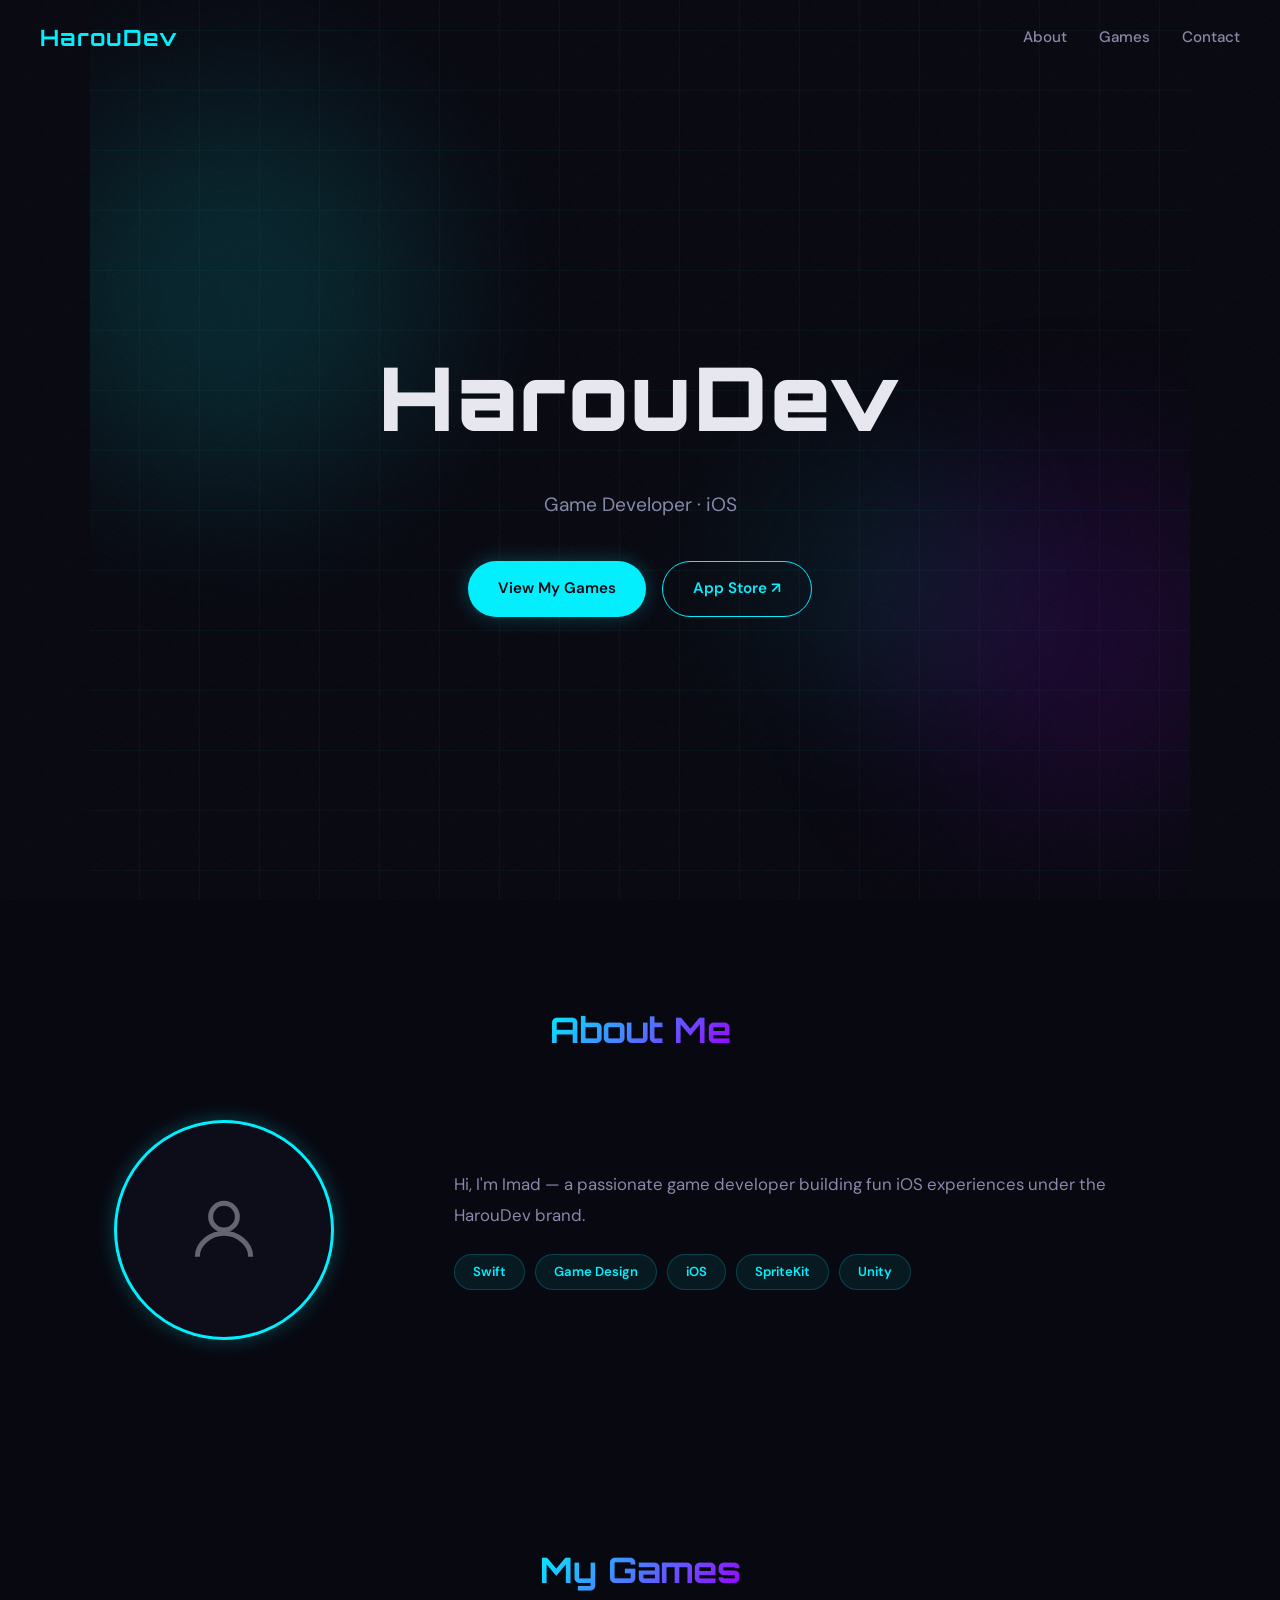
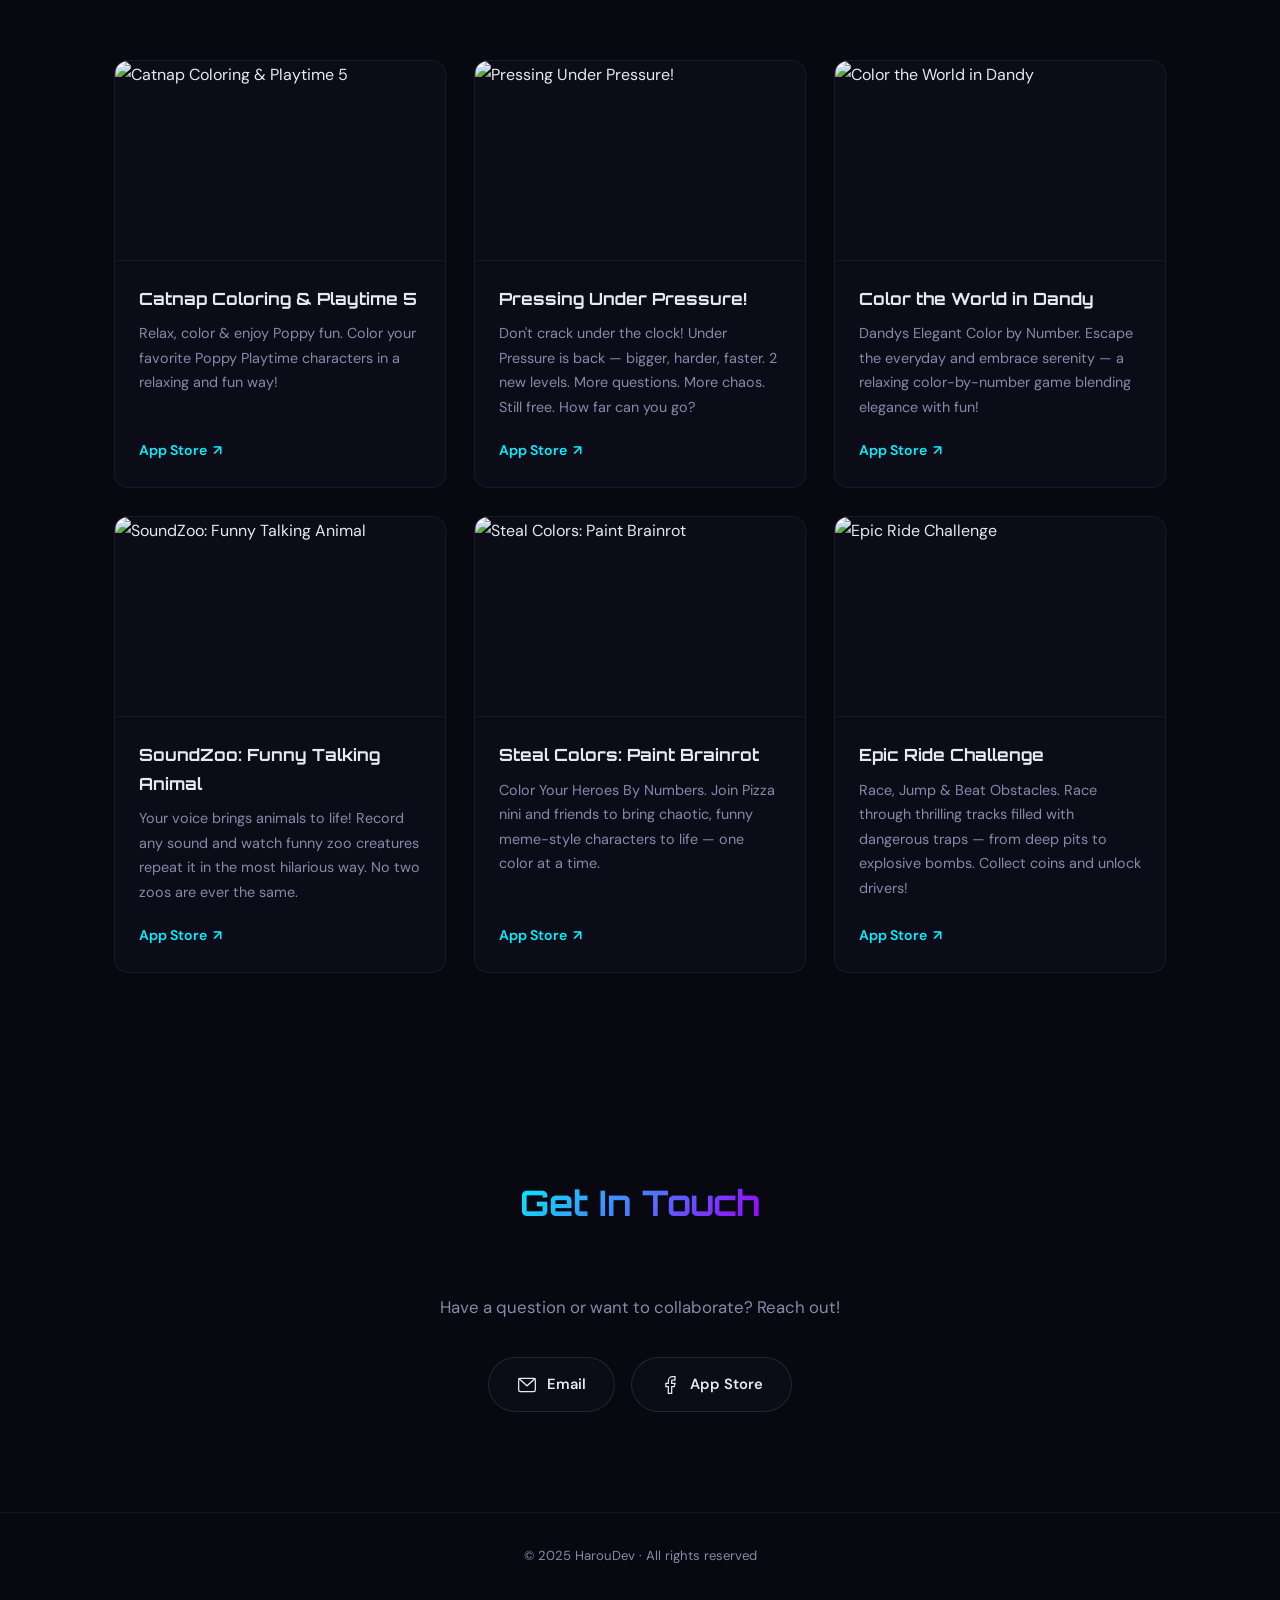
==== commit 35323fd9: "addNewFile" ====
--- a/index.html
+++ b/index.html
@@ -82,6 +82,7 @@
   <div class="toast-container" id="toastContainer"></div>
 
   <script src="js/db.js"></script>
+  <script src="js/games-data.js"></script>
   <script src="js/animations.js"></script>
   <script src="js/main.js"></script>
 </body>
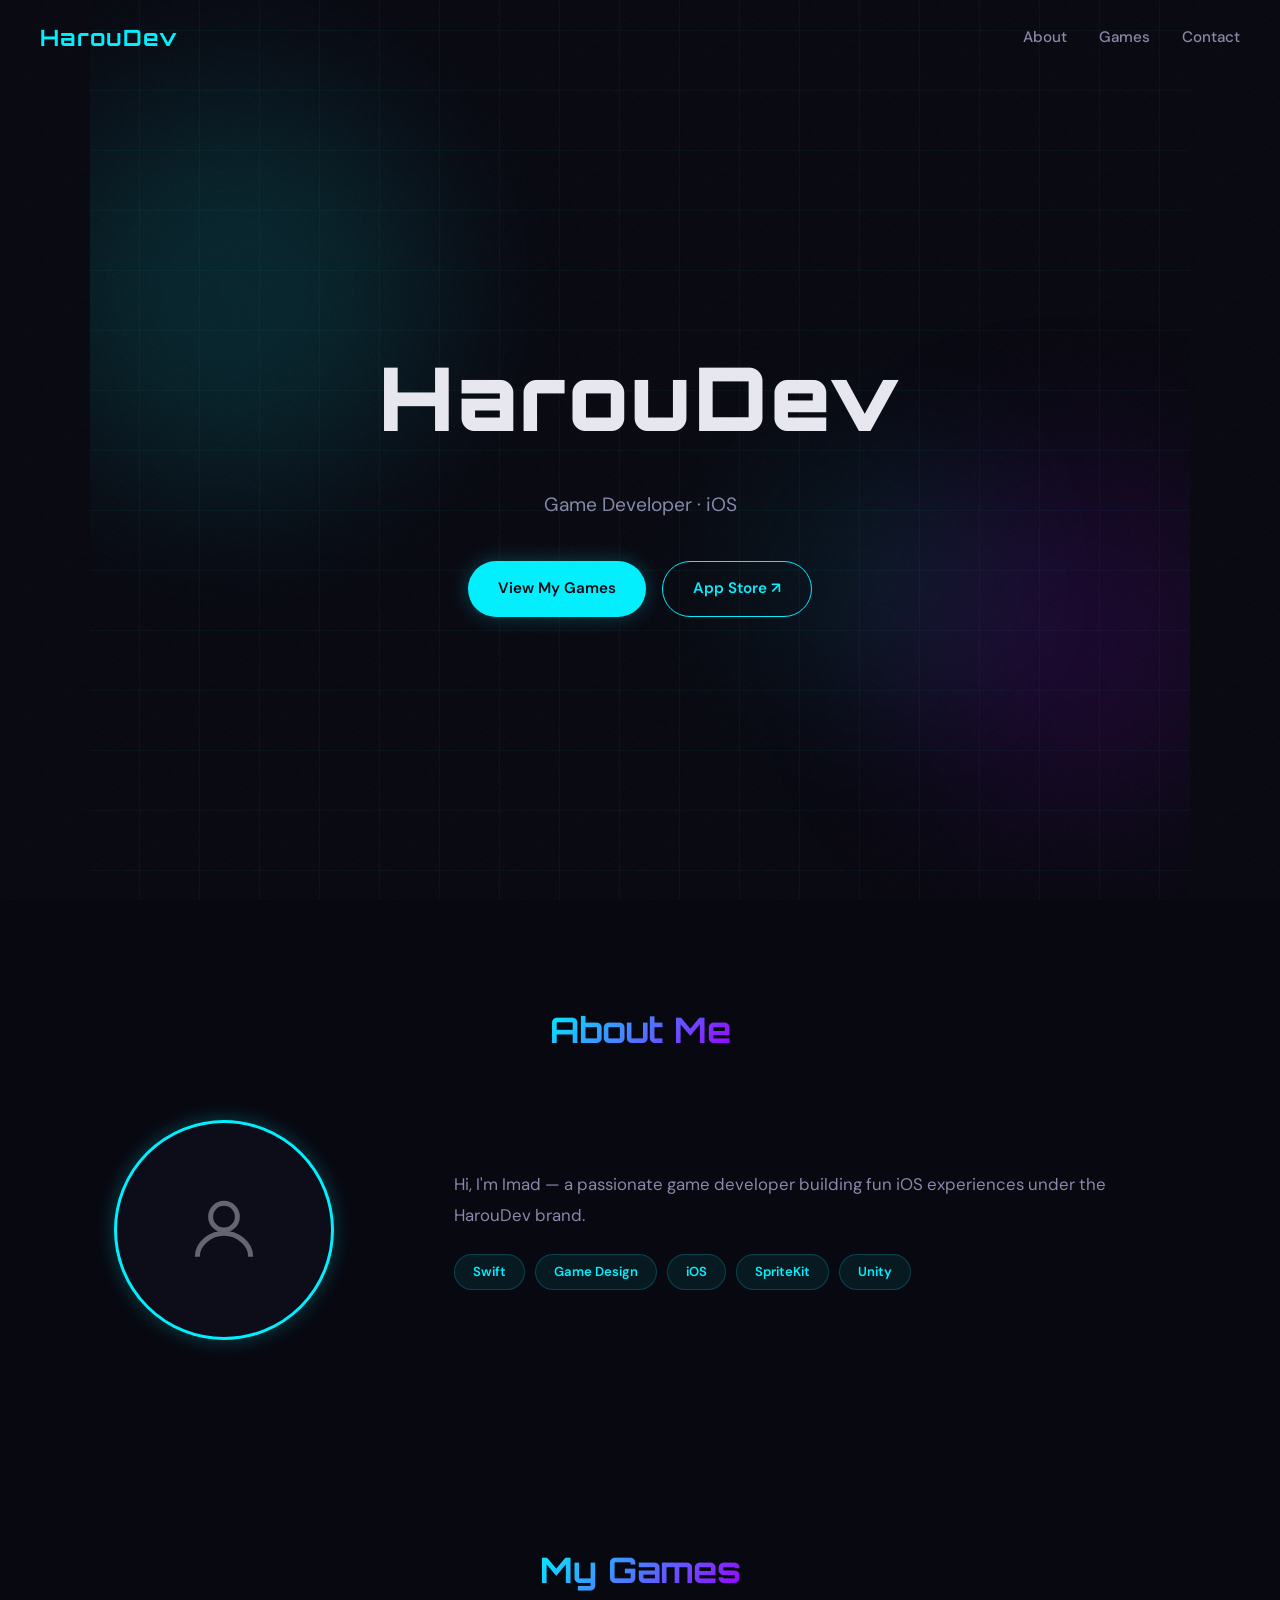
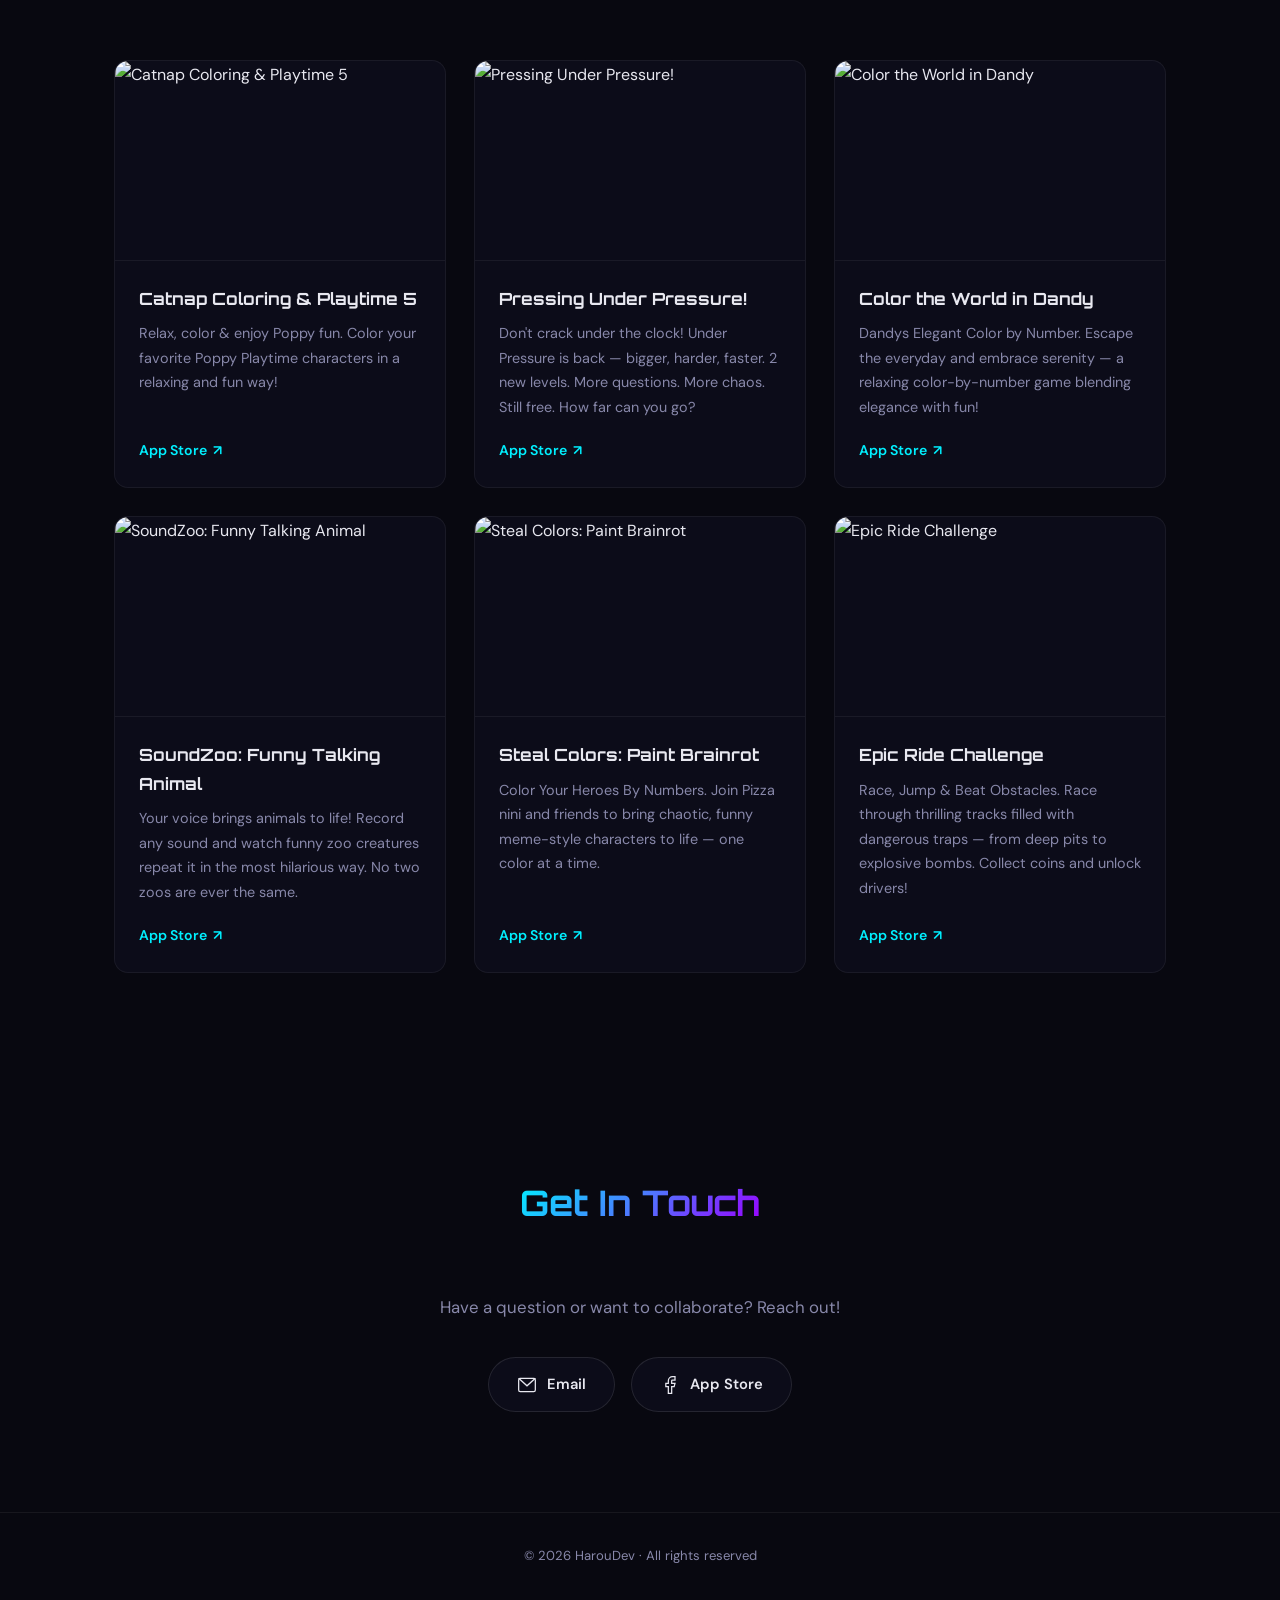
==== commit 163edb64: "Update title and developer description in index.html" ====
--- a/index.html
+++ b/index.html
@@ -3,7 +3,7 @@
 <head>
   <meta charset="UTF-8">
   <meta name="viewport" content="width=device-width, initial-scale=1.0">
-  <title>HarouDev — Indie Game Developer</title>
+  <title>HarouDev — Game Developer</title>
   <meta name="description" content="HarouDev is the indie game studio of Imad Hamidi. Discover fun iOS games crafted with passion.">
   <link rel="stylesheet" href="css/style.css">
 </head>
@@ -36,7 +36,7 @@
     <div class="orb orb-3"></div>
     <div class="hero-content">
       <h1 class="hero-title">HarouDev</h1>
-      <p class="hero-subtitle" id="heroSubtitle">Indie Game Developer · iOS</p>
+      <p class="hero-subtitle" id="heroSubtitle"> Game Developer · iOS</p>
       <div class="hero-buttons">
         <a href="#games" class="btn btn-primary">View My Games</a>
         <a href="https://apps.apple.com/us/developer/imad-hamidi/id1781018469" target="_blank" rel="noopener" class="btn btn-outline">App Store ↗</a>
@@ -54,7 +54,7 @@
         </div>
       </div>
       <div>
-        <p class="about-bio" id="aboutBio">Hi, I'm Imad — a passionate indie game developer building fun iOS experiences under the HarouDev brand.</p>
+        <p class="about-bio" id="aboutBio">Hi, I'm Imad — a passionate game developer building fun iOS experiences under the HarouDev brand.</p>
         <div class="skills-list" id="skillsList"></div>
       </div>
     </div>
@@ -75,7 +75,7 @@
 
   <!-- ═══ FOOTER ═══ -->
   <footer class="footer">
-    <p>&copy; 2025 HarouDev &middot; All rights reserved</p>
+    <p>&copy; 2026 HarouDev &middot; All rights reserved</p>
   </footer>
 
   <!-- Toast container -->
